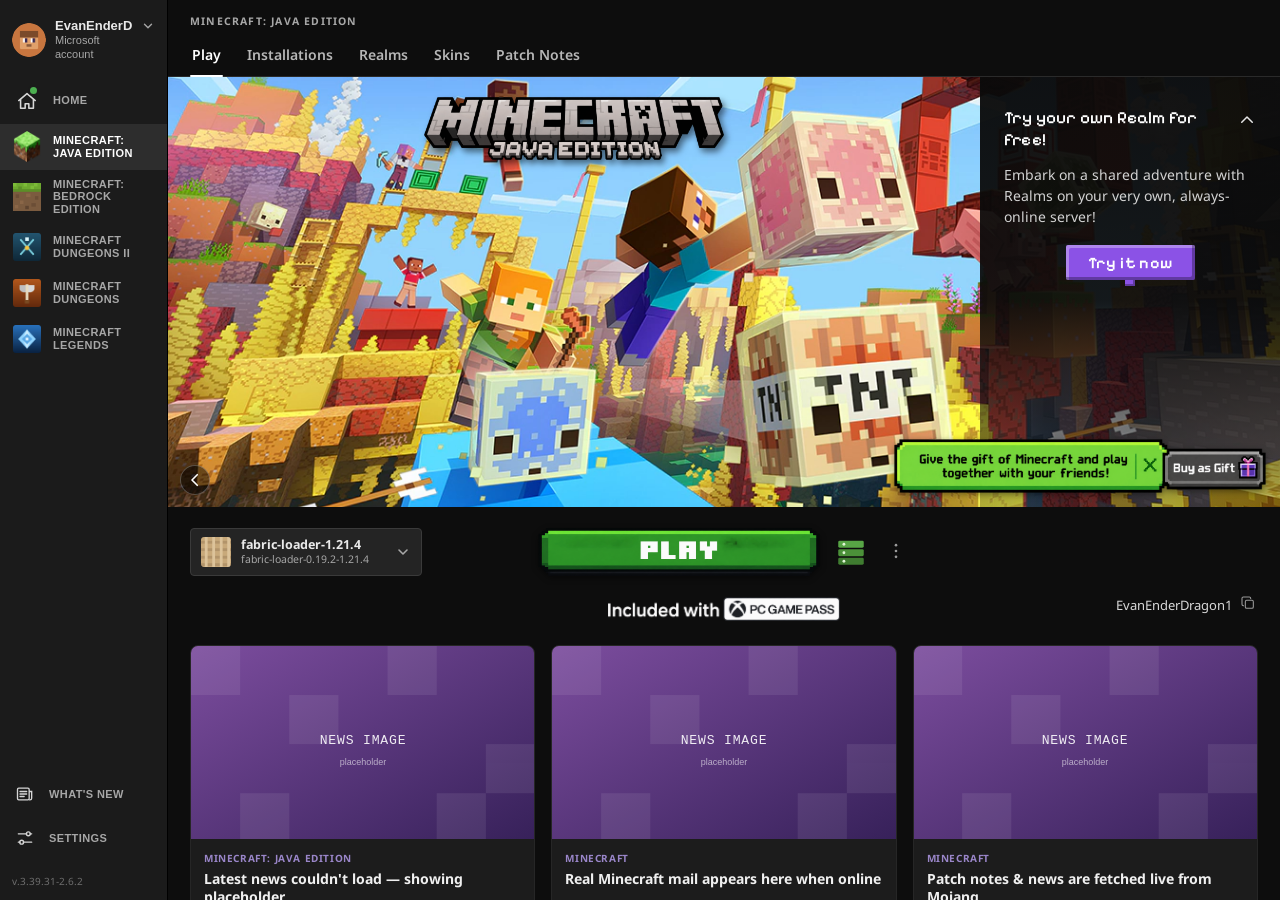
==== index.html @ 694a2955 "Pixel-accuracy pass: real gift/Game Pass/Realm assets, Java icon, self-hosted fonts - Java sidebar i" ====
<!DOCTYPE html>
<html lang="en">
<head>
  <meta charset="UTF-8" />
  <meta name="viewport" content="width=device-width, initial-scale=1.0" />
  <title>Minecraft Launcher</title>
  <link rel="icon" type="image/webp" href="assets/icons/java.webp" />
  <link rel="stylesheet" href="css/fonts.css" />
  <link rel="stylesheet" href="css/launcher.css" />
</head>
<body>
  <div class="launcher" id="launcher">

    <!-- ============ SIDEBAR ============ -->
    <aside class="sidebar">
      <button class="account" type="button" title="Microsoft account">
        <img class="account-avatar" src="assets/icons/avatar.png" alt="" />
        <span class="account-text">
          <span class="account-name">EvanEnderD&#8230;</span>
          <span class="account-sub">Microsoft account</span>
        </span>
        <svg class="chev" viewBox="0 0 16 16" width="14" height="14"><path d="M4 6l4 4 4-4" fill="none" stroke="currentColor" stroke-width="1.6" stroke-linecap="round" stroke-linejoin="round"/></svg>
      </button>

      <nav class="nav" id="primaryNav">
        <button class="nav-item" data-view="home" type="button">
          <span class="nav-ico">
            <svg viewBox="0 0 24 24" width="22" height="22"><path d="M3 11.5L12 4l9 7.5" fill="none" stroke="currentColor" stroke-width="1.7" stroke-linecap="round" stroke-linejoin="round"/><path d="M5 10.5V20h5v-5h4v5h5v-9.5" fill="none" stroke="currentColor" stroke-width="1.7" stroke-linecap="round" stroke-linejoin="round"/></svg>
          </span>
          <span class="nav-label">Home</span>
          <span class="dot"></span>
        </button>

        <button class="nav-item active" data-view="java" type="button">
          <span class="nav-ico"><img class="ico-java" src="assets/icons/java.webp" alt="" /></span>
          <span class="nav-label">Minecraft:<br>Java Edition</span>
        </button>

        <button class="nav-item" data-view="bedrock" type="button">
          <span class="nav-ico"><img src="assets/icons/bedrock.png" alt="" /></span>
          <span class="nav-label">Minecraft:<br>Bedrock Edition</span>
        </button>

        <button class="nav-item" data-view="dungeons2" type="button">
          <span class="nav-ico"><img src="assets/icons/dungeons2.png" alt="" /></span>
          <span class="nav-label">Minecraft<br>Dungeons II</span>
        </button>

        <button class="nav-item" data-view="dungeons" type="button">
          <span class="nav-ico"><img src="assets/icons/dungeons.png" alt="" /></span>
          <span class="nav-label">Minecraft<br>Dungeons</span>
        </button>

        <button class="nav-item" data-view="legends" type="button">
          <span class="nav-ico"><img src="assets/icons/legends.png" alt="" /></span>
          <span class="nav-label">Minecraft<br>Legends</span>
        </button>
      </nav>

      <div class="nav-spacer"></div>

      <nav class="nav nav-bottom">
        <button class="nav-item small" data-view="whatsnew" type="button">
          <span class="nav-ico">
            <svg viewBox="0 0 24 24" width="20" height="20"><rect x="3" y="5" width="14" height="14" rx="1.5" fill="none" stroke="currentColor" stroke-width="1.6"/><path d="M17 9h3v8a2 2 0 0 1-2 2h-1" fill="none" stroke="currentColor" stroke-width="1.6"/><path d="M6 9h8M6 12h8M6 15h5" stroke="currentColor" stroke-width="1.6" stroke-linecap="round"/></svg>
          </span>
          <span class="nav-label">What's New</span>
        </button>
        <button class="nav-item small" data-view="settings" type="button">
          <span class="nav-ico">
            <svg viewBox="0 0 24 24" width="20" height="20"><path d="M4 7h10M18 7h2M4 17h2M10 17h10" stroke="currentColor" stroke-width="1.6" stroke-linecap="round"/><circle cx="16" cy="7" r="2.3" fill="none" stroke="currentColor" stroke-width="1.6"/><circle cx="8" cy="17" r="2.3" fill="none" stroke="currentColor" stroke-width="1.6"/></svg>
          </span>
          <span class="nav-label">Settings</span>
        </button>
      </nav>

      <div class="build-version">v.3.39.31-2.6.2</div>
    </aside>

    <!-- ============ CONTENT ============ -->
    <main class="content">
      <header class="content-head">
        <div class="content-label" id="contentLabel">MINECRAFT: JAVA EDITION</div>
        <nav class="tabs" id="tabs">
          <button class="tab active" data-tab="play" type="button">Play</button>
          <button class="tab" data-tab="installations" type="button">Installations</button>
          <button class="tab" data-tab="realms" type="button">Realms</button>
          <button class="tab" data-tab="skins" type="button">Skins</button>
          <button class="tab" data-tab="patch" type="button">Patch Notes</button>
        </nav>
      </header>

      <div class="scroll-area">

        <!-- ---- PLAY TAB ---- -->
        <section class="tab-panel active" data-panel="play">
          <div class="hero">
            <img class="hero-img" src="assets/hero.webp" alt="Minecraft: Java Edition" />

            <div class="hero-logo-wrap">
              <img class="hero-logo-img" src="assets/ui/minecraft-logo.png" alt="Minecraft Java Edition" />
            </div>

            <button class="hero-arrow" type="button" aria-label="Previous">
              <svg viewBox="0 0 24 24" width="18" height="18"><path d="M15 5l-7 7 7 7" fill="none" stroke="currentColor" stroke-width="2.2" stroke-linecap="round" stroke-linejoin="round"/></svg>
            </button>

            <aside class="realm-promo">
              <div class="rp-head">
                <span>Try your own Realm for free!</span>
                <svg viewBox="0 0 24 24" width="18" height="18"><path d="M5 15l7-7 7 7" fill="none" stroke="currentColor" stroke-width="2" stroke-linecap="round" stroke-linejoin="round"/></svg>
              </div>
              <p>Embark on a shared adventure with Realms on your very own, always-online server!</p>
              <button class="btn-purple" type="button">Try it now</button>
            </aside>

            <div class="gift-ad" id="giftAd">
              <img src="assets/ui/gift.png" alt="Give the gift of Minecraft and play together with your friends! Buy as Gift" />
              <button class="gift-close" type="button" aria-label="Dismiss"></button>
            </div>
          </div>

          <div class="play-bar">
            <button class="version-select" type="button">
              <img class="vs-ico" src="assets/icons/fabric.png" alt="" />
              <span class="vs-text">
                <span class="vs-name">fabric-loader-1.21.4</span>
                <span class="vs-sub">fabric-loader-0.19.2-1.21.4</span>
              </span>
              <svg class="vs-chev" viewBox="0 0 16 16" width="16" height="16"><path d="M4 6l4 4 4-4" fill="none" stroke="currentColor" stroke-width="1.6" stroke-linecap="round" stroke-linejoin="round"/></svg>
            </button>

            <button class="play-btn" id="playBtn" type="button" aria-label="Play">
              <img src="assets/ui/play-button.png" alt="PLAY" />
            </button>

            <div class="server-stack" title="Servers">
              <svg viewBox="0 0 24 24" width="34" height="34"><rect x="3" y="4" width="18" height="5" rx="1" fill="#57a545"/><rect x="3" y="10" width="18" height="5" rx="1" fill="#4b9139"/><rect x="3" y="16" width="18" height="5" rx="1" fill="#3f7c30"/><circle cx="7" cy="6.5" r="1" fill="#dff5d5"/><circle cx="7" cy="12.5" r="1" fill="#dff5d5"/><circle cx="7" cy="18.5" r="1" fill="#dff5d5"/></svg>
            </div>
            <button class="kebab" type="button" title="More options">
              <svg viewBox="0 0 24 24" width="20" height="20"><circle cx="12" cy="5" r="1.6" fill="currentColor"/><circle cx="12" cy="12" r="1.6" fill="currentColor"/><circle cx="12" cy="19" r="1.6" fill="currentColor"/></svg>
            </button>
          </div>

          <div class="play-meta">
            <img class="gamepass-img" src="assets/ui/gamepass.png" alt="Included with PC GAME PASS" />
            <div class="username">EvanEnderDragon1
              <button class="copy-btn" type="button" title="Copy username">
                <svg viewBox="0 0 24 24" width="16" height="16"><rect x="8" y="8" width="12" height="12" rx="2" fill="none" stroke="currentColor" stroke-width="1.6"/><path d="M6 16H5a2 2 0 0 1-2-2V5a2 2 0 0 1 2-2h9a2 2 0 0 1 2 2v1" fill="none" stroke="currentColor" stroke-width="1.6"/></svg>
              </button>
            </div>
          </div>

          <section class="news-row" id="newsRow">
            <div class="news-card skeleton"></div>
            <div class="news-card skeleton"></div>
            <div class="news-card skeleton"></div>
          </section>
        </section>

        <!-- ---- PATCH NOTES TAB ---- -->
        <section class="tab-panel" data-panel="patch">
          <h1 class="panel-title">Patch Notes</h1>
          <div class="patch-list" id="patchList">
            <div class="patch-loading">Loading real patch notes from Minecraft&#8230;</div>
          </div>
        </section>

        <!-- ---- INSTALLATIONS TAB ---- -->
        <section class="tab-panel" data-panel="installations">
          <div class="inst-head">
            <h1 class="panel-title">Installations</h1>
            <button class="btn-green-sm" type="button">+ New installation</button>
          </div>
          <div class="inst-row">
            <img src="assets/icons/fabric.png" class="inst-ico" alt="" />
            <div class="inst-meta"><b>fabric-loader-1.21.4</b><span>fabric-loader-0.19.2-1.21.4</span></div>
            <button class="btn-green-sm play-inline" type="button">Play</button>
          </div>
          <div class="inst-row">
            <img src="assets/icons/grass-block.png" class="inst-ico" alt="" />
            <div class="inst-meta"><b>Latest Release</b><span>1.21.4</span></div>
            <button class="btn-green-sm play-inline" type="button">Play</button>
          </div>
          <div class="inst-row">
            <img src="assets/icons/grass-block.png" class="inst-ico" alt="" />
            <div class="inst-meta"><b>Latest Snapshot</b><span>25w02a</span></div>
            <button class="btn-green-sm play-inline" type="button">Play</button>
          </div>
        </section>

        <!-- ---- REALMS TAB ---- -->
        <section class="tab-panel" data-panel="realms">
          <div class="realms-empty">
            <img src="assets/placeholders/realm.svg" class="realms-art" alt="" />
            <h1 class="panel-title">Realms</h1>
            <p>Your own always-online Minecraft world. Play with up to 10 friends, anytime.</p>
            <button class="btn-purple" type="button">Try it now</button>
          </div>
        </section>

        <!-- ---- SKINS TAB ---- -->
        <section class="tab-panel" data-panel="skins">
          <h1 class="panel-title">Skins</h1>
          <div class="skins-grid">
            <div class="skin-card"><div class="skin-body"></div><span>Steve</span></div>
            <div class="skin-card"><div class="skin-body alex"></div><span>Alex</span></div>
            <div class="skin-card add"><div class="skin-plus">+</div><span>Add skin</span></div>
          </div>
        </section>

      </div>
    </main>
  </div>

  <!-- ============ GAME OVERLAY ============ -->
  <div class="game-overlay" id="gameOverlay" aria-hidden="true">
    <div class="game-topbar">
      <button class="game-back" id="gameBack" type="button">&#8592; Back to Launcher</button>
      <div class="game-title">Minecraft &middot; novix core 26.1.2</div>
      <div class="game-spacer"></div>
    </div>
    <div class="game-frame-wrap">
      <iframe id="gameFrame" class="game-frame" title="Minecraft" allow="fullscreen; gamepad; pointer-lock; autoplay" allowfullscreen></iframe>
    </div>
  </div>

  <script src="js/news.js"></script>
  <script src="js/launcher.js"></script>
</body>
</html>
---- css/fonts.css ----
/* Self-hosted fonts (Google Fonts, OFL) — no external dependency */
@font-face{font-family:'Pixelify Sans';font-style:normal;font-weight:400;font-display:swap;src:url('../assets/fonts/pixelify-400.woff2') format('woff2');}
@font-face{font-family:'Pixelify Sans';font-style:normal;font-weight:500;font-display:swap;src:url('../assets/fonts/pixelify-500.woff2') format('woff2');}
@font-face{font-family:'Pixelify Sans';font-style:normal;font-weight:600;font-display:swap;src:url('../assets/fonts/pixelify-600.woff2') format('woff2');}
@font-face{font-family:'Pixelify Sans';font-style:normal;font-weight:700;font-display:swap;src:url('../assets/fonts/pixelify-700.woff2') format('woff2');}
@font-face{font-family:'Press Start 2P';font-style:normal;font-weight:400;font-display:swap;src:url('../assets/fonts/pressstart-400.woff2') format('woff2');}
@font-face{font-family:'Noto Sans';font-style:normal;font-weight:400;font-display:swap;src:url('../assets/fonts/noto-400.woff2') format('woff2');}
@font-face{font-family:'Noto Sans';font-style:normal;font-weight:500;font-display:swap;src:url('../assets/fonts/noto-500.woff2') format('woff2');}
@font-face{font-family:'Noto Sans';font-style:normal;font-weight:600;font-display:swap;src:url('../assets/fonts/noto-600.woff2') format('woff2');}
@font-face{font-family:'Noto Sans';font-style:normal;font-weight:700;font-display:swap;src:url('../assets/fonts/noto-700.woff2') format('woff2');}
@font-face{font-family:'Noto Sans';font-style:normal;font-weight:800;font-display:swap;src:url('../assets/fonts/noto-800.woff2') format('woff2');}
---- css/launcher.css ----
/* ============================================================
   Minecraft Launcher replica — pixel-matched to the client UI
   ============================================================ */
:root{
  --sidebar-bg:#1b1b1b;
  --sidebar-w:168px;
  --content-bg:#0d0d0d;
  --panel:#1c1c1c;
  --nav-active:#333333;
  --text:#e9e9e9;
  --text-dim:#a7a7a7;
  --text-faint:#6d6d6d;
  --divider:#2a2a2a;
  --green:#59a333;
  --green-top:#6fbf3e;
  --green-bottom:#3f7d24;
  --purple:#8054d6;
  --purple-hi:#9068e6;
}
*{box-sizing:border-box;margin:0;padding:0}
html,body{height:100%}
body{
  font-family:'Noto Sans','Segoe UI',system-ui,sans-serif;
  background:#000;color:var(--text);
  overflow:hidden;-webkit-font-smoothing:antialiased;
}
img{display:block;max-width:100%}

.launcher{display:flex;height:100vh;width:100vw;background:var(--content-bg)}

/* ===================== SIDEBAR ===================== */
.sidebar{
  width:var(--sidebar-w);min-width:var(--sidebar-w);
  background:var(--sidebar-bg);
  display:flex;flex-direction:column;
  padding:8px 0 0;border-right:1px solid #000;
}
.account{
  display:flex;align-items:center;gap:9px;
  background:none;border:none;color:var(--text);cursor:pointer;
  padding:10px 12px 12px;text-align:left;width:100%;
}
.account:hover{background:#242424}
.account-avatar{width:34px;height:34px;border-radius:50%;flex:0 0 34px}
.account-text{display:flex;flex-direction:column;line-height:1.25;overflow:hidden;flex:1}
.account-name{font-size:13px;font-weight:600;white-space:nowrap}
.account-sub{font-size:11px;color:var(--text-dim)}
.chev{color:var(--text-dim);flex:0 0 auto;align-self:flex-start;margin-top:1px}

.nav{display:flex;flex-direction:column;padding:4px 0}
.nav-item{
  position:relative;display:flex;align-items:center;gap:11px;
  background:none;border:none;cursor:pointer;text-align:left;width:100%;
  padding:8px 12px;color:var(--text-dim);
  font-size:11px;font-weight:700;letter-spacing:.4px;text-transform:uppercase;line-height:1.15;
}
.nav-item:hover{background:#262626;color:var(--text)}
.nav-item.active{background:#2d2d2d;color:#fff}
.nav-ico{width:30px;height:30px;flex:0 0 30px;display:flex;align-items:center;justify-content:center;color:#d6d6d6}
.nav-ico img{width:28px;height:28px}
.nav-ico img.ico-java{width:31px;height:31px}
.nav-label{flex:1}
.nav-item .dot{position:absolute;left:30px;top:9px;width:7px;height:7px;border-radius:50%;background:#4caf50;box-shadow:0 0 0 2px var(--sidebar-bg)}
.nav-item.small{padding:7px 12px}
.nav-item.small .nav-ico{width:26px;flex-basis:26px}

.nav-spacer{flex:1}
.nav-bottom{padding-bottom:6px}
.build-version{color:var(--text-faint);font-size:10px;padding:8px 12px 12px}

/* ===================== CONTENT ===================== */
.content{flex:1;display:flex;flex-direction:column;min-width:0;background:var(--content-bg)}
.content-head{padding:14px 22px 0;border-bottom:1px solid var(--divider)}
.content-label{font-size:10.5px;font-weight:700;letter-spacing:1.2px;color:var(--text-dim);text-transform:uppercase}
.tabs{display:flex;gap:22px;margin-top:9px}
.tab{
  background:none;border:none;cursor:pointer;color:#b7b7b7;
  font-size:14px;font-weight:600;padding:8px 2px 12px;position:relative;
  font-family:inherit;
}
.tab:hover{color:#fff}
.tab.active{color:#fff}
.tab.active::after{content:"";position:absolute;left:0;right:0;bottom:-1px;height:2px;background:#fff;border-radius:2px}

.scroll-area{flex:1;overflow-y:auto;overflow-x:hidden}
.scroll-area::-webkit-scrollbar{width:10px}
.scroll-area::-webkit-scrollbar-thumb{background:#3a3a3a;border-radius:6px;border:2px solid var(--content-bg)}
.scroll-area::-webkit-scrollbar-track{background:transparent}

.tab-panel{display:none}
.tab-panel.active{display:block}

/* ===================== HERO ===================== */
.hero{position:relative;width:100%;aspect-ratio:1170/500;max-height:430px;overflow:hidden;background:#0b1622}
.hero-img{width:100%;height:100%;object-fit:cover;object-position:center 42%}
.hero-fade{position:absolute;inset:0;background:linear-gradient(0deg,rgba(0,0,0,.28),transparent 26%)}

.hero-logo-wrap{position:absolute;top:20px;left:0;right:300px;display:flex;justify-content:center;pointer-events:none}
.hero-logo-img{width:300px;max-width:44%;height:auto;filter:drop-shadow(3px 4px 3px rgba(0,0,0,.5))}
.hero-arrow{position:absolute;left:12px;bottom:12px;width:30px;height:30px;border-radius:50%;background:rgba(0,0,0,.5);border:1px solid rgba(255,255,255,.25);color:#fff;cursor:pointer;display:flex;align-items:center;justify-content:center}
.hero-arrow:hover{background:rgba(0,0,0,.7)}

/* Realm promo panel (right) */
.realm-promo{
  position:absolute;top:0;right:0;width:300px;height:100%;
  background:linear-gradient(180deg,rgba(10,10,10,.96) 0%,rgba(10,10,10,.93) 52%,rgba(10,10,10,.62) 76%,rgba(10,10,10,.25) 100%);
  padding:30px 24px 26px;display:flex;flex-direction:column;
}
.rp-head{display:flex;align-items:flex-start;justify-content:space-between;gap:6px;color:#fff;font-family:'Pixelify Sans',sans-serif;font-size:17px;font-weight:500;line-height:1.28;letter-spacing:.2px}
.rp-head svg{color:#e6e6e6;flex:0 0 auto;margin-top:4px}
.realm-promo p{color:#d3d3d3;font-size:14px;line-height:1.5;margin:13px 0 18px}
.btn-purple{
  position:relative;align-self:center;background:#8b52e6;color:#fff;border:none;cursor:pointer;
  font-family:'Pixelify Sans',sans-serif;font-weight:600;font-size:16px;letter-spacing:.4px;
  padding:8px 22px;border-radius:2px;
  box-shadow:inset -3px -3px 0 rgba(0,0,0,.30), inset 3px 3px 0 rgba(255,255,255,.30);
}
.btn-purple::after{content:"";position:absolute;left:50%;bottom:-6px;transform:translateX(-50%);width:10px;height:6px;background:#8b52e6;box-shadow:inset -2px -2px 0 rgba(0,0,0,.30)}
.btn-purple:hover{background:#9a63f0}

/* gift ad (green tooltip + Buy as Gift, real asset) */
.gift-ad{position:absolute;right:14px;bottom:14px;width:372px;max-width:62%;line-height:0;filter:drop-shadow(0 2px 3px rgba(0,0,0,.4))}
.gift-ad img{width:100%;height:auto;display:block}
.gift-close{position:absolute;top:6%;bottom:6%;left:60.5%;width:8%;background:none;border:none;cursor:pointer}

/* ===================== PLAY BAR ===================== */
.play-bar{position:relative;display:flex;align-items:center;justify-content:center;gap:14px;height:90px;background:var(--content-bg)}
.version-select{
  position:absolute;left:22px;top:50%;transform:translateY(-50%);
  display:flex;align-items:center;gap:10px;width:232px;
  background:#242424;border:1px solid #3a3a3a;border-radius:4px;cursor:pointer;
  padding:8px 10px;color:var(--text);text-align:left;font-family:inherit;
}
.version-select:hover{background:#2b2b2b}
.vs-ico{width:30px;height:30px;flex:0 0 30px;border-radius:3px}
.vs-text{display:flex;flex-direction:column;flex:1;overflow:hidden;line-height:1.3}
.vs-name{font-size:12.5px;font-weight:700;white-space:nowrap}
.vs-sub{font-size:10.5px;color:var(--text-dim);white-space:nowrap;overflow:hidden;text-overflow:ellipsis}
.vs-chev{color:var(--text-dim);flex:0 0 auto}

.play-btn{background:none;border:none;padding:0;cursor:pointer;width:282px;height:48px;line-height:0}
.play-btn img{width:100%;height:100%;object-fit:fill;display:block;filter:drop-shadow(0 2px 3px rgba(0,0,0,.45))}
.play-btn:hover img{filter:drop-shadow(0 3px 5px rgba(0,0,0,.55)) brightness(1.05)}
.play-btn:active{transform:translateY(1px)}

.server-stack{cursor:pointer;display:flex;align-items:center}
.kebab{background:none;border:none;color:#9a9a9a;cursor:pointer;padding:4px}
.kebab:hover{color:#fff}

.play-meta{position:relative;text-align:center;padding:0 22px 18px}
.gamepass-img{display:block;margin:0 auto;width:232px;height:auto}
.username{position:absolute;right:22px;top:-4px;display:flex;align-items:center;gap:6px;color:#d8d8d8;font-size:13px}
.copy-btn{background:none;border:none;color:#9a9a9a;cursor:pointer;padding:2px}
.copy-btn:hover{color:#fff}

/* ===================== NEWS ROW ===================== */
.news-row{display:grid;grid-template-columns:repeat(3,1fr);gap:16px;padding:6px 22px 26px}
.news-card{
  background:var(--panel);border-radius:8px;overflow:hidden;cursor:pointer;
  display:flex;flex-direction:column;min-height:150px;border:1px solid #262626;
  transition:transform .12s ease,border-color .12s ease;
}
.news-card:hover{transform:translateY(-3px);border-color:#3a3a3a}
.news-card .nc-img{width:100%;aspect-ratio:16/9;object-fit:cover;background:#2a2a2a}
.news-card .nc-body{padding:12px 13px 15px}
.news-card .nc-cat{font-size:10px;font-weight:700;letter-spacing:.6px;text-transform:uppercase;color:#9a86c9;margin-bottom:5px}
.news-card .nc-title{font-size:14px;font-weight:700;color:#f0f0f0;line-height:1.3}
.news-card.skeleton{background:linear-gradient(100deg,#1a1a1a,#242424,#1a1a1a);background-size:200% 100%;animation:shimmer 1.4s infinite}
@keyframes shimmer{0%{background-position:200% 0}100%{background-position:-200% 0}}

/* ===================== OTHER PANELS ===================== */
.panel-title{font-size:24px;font-weight:800;padding:22px 22px 10px}
.patch-list{padding:0 22px 30px;display:flex;flex-direction:column;gap:14px}
.patch-loading{color:var(--text-dim);padding:20px 22px}
.patch-item{display:flex;gap:16px;background:var(--panel);border:1px solid #262626;border-radius:8px;overflow:hidden;cursor:pointer}
.patch-item:hover{border-color:#3a3a3a}
.patch-item img{width:180px;height:110px;object-fit:cover;flex:0 0 180px;background:#2a2a2a}
.patch-item .pi-body{padding:14px 16px}
.patch-item .pi-type{font-size:10px;font-weight:700;letter-spacing:.6px;text-transform:uppercase;color:#7fb84d}
.patch-item .pi-type.snapshot{color:#d6a13a}
.patch-item .pi-title{font-size:16px;font-weight:700;margin:5px 0 4px}
.patch-item .pi-ver{font-size:12px;color:var(--text-dim)}

.inst-head{display:flex;align-items:center;justify-content:space-between;padding:22px 22px 8px}
.btn-green-sm{background:var(--green);color:#fff;border:none;border-radius:3px;cursor:pointer;font-family:inherit;font-weight:700;font-size:13px;padding:9px 16px;box-shadow:0 2px 0 var(--green-bottom)}
.btn-green-sm:hover{filter:brightness(1.08)}
.inst-row{display:flex;align-items:center;gap:14px;padding:12px 22px;margin:0 14px;border-bottom:1px solid var(--divider)}
.inst-ico{width:40px;height:40px;border-radius:4px}
.inst-meta{flex:1;display:flex;flex-direction:column;line-height:1.35}
.inst-meta span{font-size:12px;color:var(--text-dim)}
.play-inline{opacity:0;transition:opacity .12s}
.inst-row:hover .play-inline{opacity:1}

.realms-empty{max-width:520px;margin:40px auto;text-align:center;padding:0 22px}
.realms-art{width:100%;border-radius:10px;margin-bottom:20px}
.realms-empty p{color:var(--text-dim);font-size:14px;line-height:1.6;margin:6px 0 20px}
.realms-empty .btn-purple{display:inline-block}

.skins-grid{display:grid;grid-template-columns:repeat(auto-fill,minmax(150px,1fr));gap:16px;padding:8px 22px 30px}
.skin-card{background:var(--panel);border:1px solid #262626;border-radius:8px;padding:18px;display:flex;flex-direction:column;align-items:center;gap:12px;cursor:pointer}
.skin-card:hover{border-color:#3a3a3a}
.skin-card span{font-size:13px;font-weight:600}
.skin-body{width:70px;height:120px;background:linear-gradient(#3aa0b8 0 25%,#7c4a2e 25% 55%,#2e58a0 55%);border-radius:4px;image-rendering:pixelated}
.skin-body.alex{background:linear-gradient(#c98b3a 0 25%,#7c4a2e 25% 55%,#5a8f5a 55%)}
.skin-card.add{justify-content:center;color:var(--text-dim)}
.skin-plus{width:70px;height:120px;display:flex;align-items:center;justify-content:center;font-size:40px;color:#555;border:2px dashed #444;border-radius:4px}

.generic-panel{padding:60px 22px;text-align:center;color:var(--text-dim)}
.generic-panel h1{color:#fff;font-size:22px;margin-bottom:10px}

/* ===================== GAME OVERLAY ===================== */
.game-overlay{position:fixed;inset:0;background:#000;z-index:1000;display:none;flex-direction:column}
.game-overlay.open{display:flex}
.game-topbar{display:flex;align-items:center;gap:16px;height:44px;background:#161616;border-bottom:1px solid #000;padding:0 14px;flex:0 0 44px}
.game-back{background:#333;color:#fff;border:none;border-radius:4px;cursor:pointer;font-family:inherit;font-weight:600;font-size:13px;padding:7px 14px}
.game-back:hover{background:#444}
.game-title{color:#cfcfcf;font-size:13px;font-weight:600}
.game-spacer{flex:1}
.game-frame-wrap{flex:1;position:relative;background:#000}
.game-frame{width:100%;height:100%;border:none;background:#000}

/* ===================== RESPONSIVE ===================== */
@media (max-width:900px){
  .hero-logo{right:0}
  .realm-promo{display:none}
  .news-row{grid-template-columns:1fr}
  .gift-tip{display:none}
}
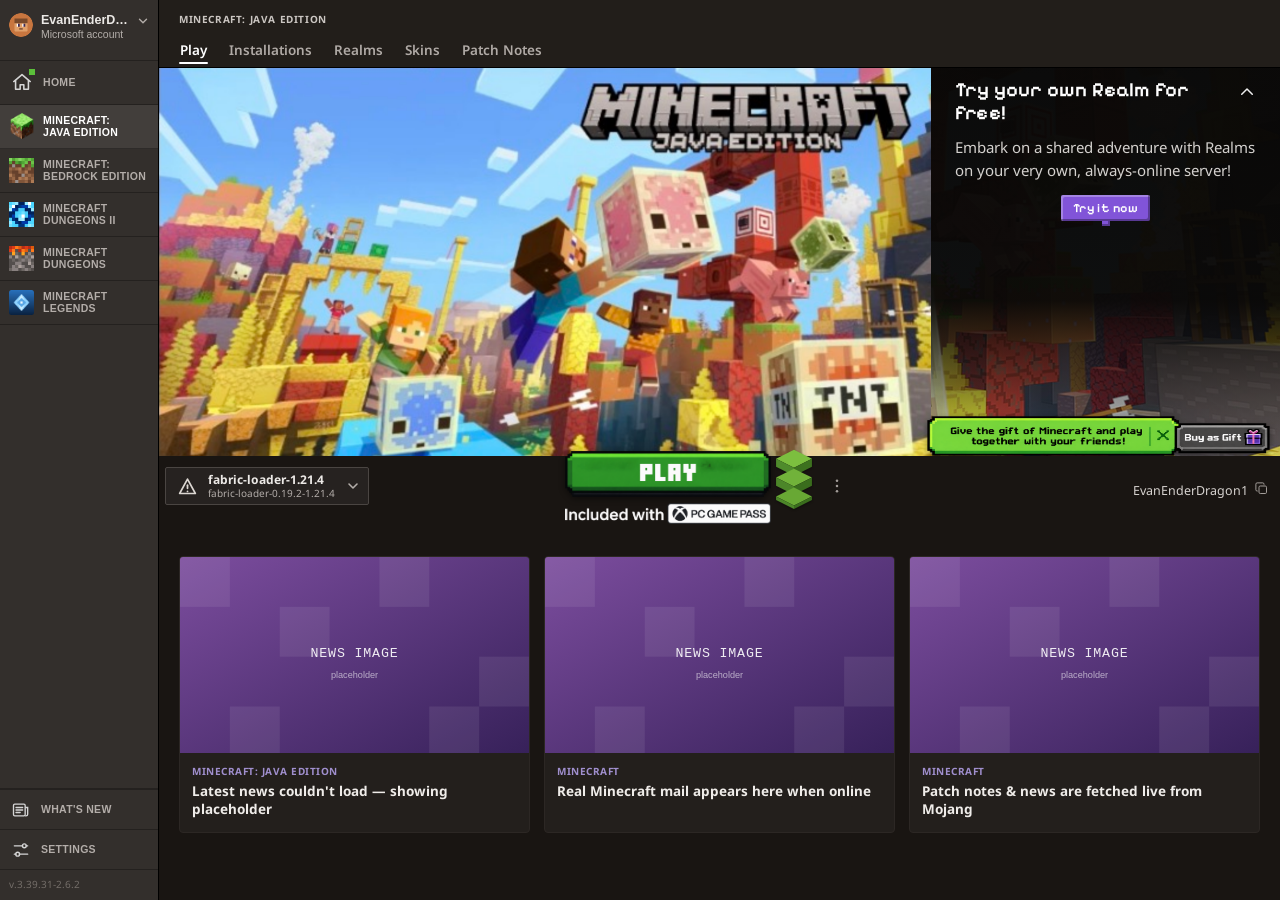
==== commit 9a2de8e6: "Pixel-match pass to the reference screenshot (46-point diff) Rebuilt the launcher to measured target" ====
--- a/index.html
+++ b/index.html
@@ -42,12 +42,12 @@
         </button>
 
         <button class="nav-item" data-view="dungeons2" type="button">
-          <span class="nav-ico"><img src="assets/icons/dungeons2.png" alt="" /></span>
+          <span class="nav-ico"><img src="assets/icons/dungeons2.webp" alt="" /></span>
           <span class="nav-label">Minecraft<br>Dungeons II</span>
         </button>
 
         <button class="nav-item" data-view="dungeons" type="button">
-          <span class="nav-ico"><img src="assets/icons/dungeons.png" alt="" /></span>
+          <span class="nav-ico"><img src="assets/icons/dungeons.webp" alt="" /></span>
           <span class="nav-label">Minecraft<br>Dungeons</span>
         </button>
 
@@ -95,15 +95,10 @@
         <!-- ---- PLAY TAB ---- -->
         <section class="tab-panel active" data-panel="play">
           <div class="hero">
-            <img class="hero-img" src="assets/hero.webp" alt="Minecraft: Java Edition" />
-
-            <div class="hero-logo-wrap">
-              <img class="hero-logo-img" src="assets/ui/minecraft-logo.png" alt="Minecraft Java Edition" />
-            </div>
-
-            <button class="hero-arrow" type="button" aria-label="Previous">
-              <svg viewBox="0 0 24 24" width="18" height="18"><path d="M15 5l-7 7 7 7" fill="none" stroke="currentColor" stroke-width="2.2" stroke-linecap="round" stroke-linejoin="round"/></svg>
-            </button>
+            <div class="hero-clip">
+              <img class="hero-bg" src="assets/hero.webp" alt="" />
+              <img class="hero-art" src="assets/hero-art.png" alt="Minecraft: Java Edition" />
+            </div>
 
             <aside class="realm-promo">
               <div class="rp-head">
@@ -122,7 +117,7 @@
 
           <div class="play-bar">
             <button class="version-select" type="button">
-              <img class="vs-ico" src="assets/icons/fabric.png" alt="" />
+              <span class="vs-ico"><svg viewBox="0 0 24 24" width="21" height="21"><path d="M12 3.5 21 20 H3 Z" fill="none" stroke="#dcd7d2" stroke-width="1.9" stroke-linejoin="round"/><rect x="11" y="9.5" width="2" height="5.5" rx="1" fill="#dcd7d2"/><rect x="11" y="16.6" width="2" height="2" rx="1" fill="#dcd7d2"/></svg></span>
               <span class="vs-text">
                 <span class="vs-name">fabric-loader-1.21.4</span>
                 <span class="vs-sub">fabric-loader-0.19.2-1.21.4</span>
@@ -134,19 +129,22 @@
               <img src="assets/ui/play-button.png" alt="PLAY" />
             </button>
 
-            <div class="server-stack" title="Servers">
-              <svg viewBox="0 0 24 24" width="34" height="34"><rect x="3" y="4" width="18" height="5" rx="1" fill="#57a545"/><rect x="3" y="10" width="18" height="5" rx="1" fill="#4b9139"/><rect x="3" y="16" width="18" height="5" rx="1" fill="#3f7c30"/><circle cx="7" cy="6.5" r="1" fill="#dff5d5"/><circle cx="7" cy="12.5" r="1" fill="#dff5d5"/><circle cx="7" cy="18.5" r="1" fill="#dff5d5"/></svg>
+            <div class="server-stack" title="Open installations folder">
+              <svg viewBox="0 0 44 68" width="40" height="61">
+                <g><polygon points="22,2 42,12 22,22 2,12" fill="#7cbf3f"/><polygon points="2,12 22,22 22,31 2,21" fill="#4f8b2c"/><polygon points="42,12 22,22 22,31 42,21" fill="#3d711f"/></g>
+                <g transform="translate(0,21)"><polygon points="22,2 42,12 22,22 2,12" fill="#71b23a"/><polygon points="2,12 22,22 22,31 2,21" fill="#4c8629"/><polygon points="42,12 22,22 22,31 42,21" fill="#3a6d1d"/></g>
+                <g transform="translate(0,42)"><polygon points="22,2 42,12 22,22 2,12" fill="#68a834"/><polygon points="2,12 22,22 22,26 2,16" fill="#4c8629"/><polygon points="42,12 22,22 22,26 42,16" fill="#3a6d1d"/></g>
+              </svg>
             </div>
             <button class="kebab" type="button" title="More options">
-              <svg viewBox="0 0 24 24" width="20" height="20"><circle cx="12" cy="5" r="1.6" fill="currentColor"/><circle cx="12" cy="12" r="1.6" fill="currentColor"/><circle cx="12" cy="19" r="1.6" fill="currentColor"/></svg>
+              <svg viewBox="0 0 24 24" width="18" height="18"><circle cx="12" cy="5" r="1.7" fill="currentColor"/><circle cx="12" cy="12" r="1.7" fill="currentColor"/><circle cx="12" cy="19" r="1.7" fill="currentColor"/></svg>
             </button>
-          </div>
-
-          <div class="play-meta">
+
             <img class="gamepass-img" src="assets/ui/gamepass.png" alt="Included with PC GAME PASS" />
+
             <div class="username">EvanEnderDragon1
               <button class="copy-btn" type="button" title="Copy username">
-                <svg viewBox="0 0 24 24" width="16" height="16"><rect x="8" y="8" width="12" height="12" rx="2" fill="none" stroke="currentColor" stroke-width="1.6"/><path d="M6 16H5a2 2 0 0 1-2-2V5a2 2 0 0 1 2-2h9a2 2 0 0 1 2 2v1" fill="none" stroke="currentColor" stroke-width="1.6"/></svg>
+                <svg viewBox="0 0 24 24" width="15" height="15"><rect x="8" y="8" width="12" height="12" rx="2" fill="none" stroke="currentColor" stroke-width="1.6"/><path d="M6 16H5a2 2 0 0 1-2-2V5a2 2 0 0 1 2-2h9a2 2 0 0 1 2 2v1" fill="none" stroke="currentColor" stroke-width="1.6"/></svg>
               </button>
             </div>
           </div>
--- a/css/launcher.css
+++ b/css/launcher.css
@@ -1,228 +1,214 @@
 /* ============================================================
-   Minecraft Launcher replica — pixel-matched to the client UI
+   Minecraft Launcher replica — measured pixel-match @1160x647
    ============================================================ */
 :root{
-  --sidebar-bg:#1b1b1b;
-  --sidebar-w:168px;
-  --content-bg:#0d0d0d;
-  --panel:#1c1c1c;
-  --nav-active:#333333;
-  --text:#e9e9e9;
-  --text-dim:#a7a7a7;
-  --text-faint:#6d6d6d;
-  --divider:#2a2a2a;
+  --sidebar-bg:#332f2c;
+  --sidebar-w:159px;
+  --content-bg:#191512;
+  --head-bg:#221e1a;
+  --panel:#231f1c;
+  --nav-active:#423e3b;
+  --divider:rgba(0,0,0,.30);
+  --text:#ece9e6;
+  --text-dim:#b3ada9;
+  --text-faint:#736d68;
   --green:#59a333;
-  --green-top:#6fbf3e;
-  --green-bottom:#3f7d24;
-  --purple:#8054d6;
-  --purple-hi:#9068e6;
+  --purple:#7d4ed6;
 }
 *{box-sizing:border-box;margin:0;padding:0}
 html,body{height:100%}
 body{
   font-family:'Noto Sans','Segoe UI',system-ui,sans-serif;
-  background:#000;color:var(--text);
-  overflow:hidden;-webkit-font-smoothing:antialiased;
+  background:#000;color:var(--text);overflow:hidden;-webkit-font-smoothing:antialiased;
 }
 img{display:block;max-width:100%}
-
 .launcher{display:flex;height:100vh;width:100vw;background:var(--content-bg)}
 
 /* ===================== SIDEBAR ===================== */
 .sidebar{
   width:var(--sidebar-w);min-width:var(--sidebar-w);
-  background:var(--sidebar-bg);
-  display:flex;flex-direction:column;
-  padding:8px 0 0;border-right:1px solid #000;
+  background:var(--sidebar-bg);display:flex;flex-direction:column;
+  padding:0;border-right:1px solid #000;
 }
 .account{
-  display:flex;align-items:center;gap:9px;
-  background:none;border:none;color:var(--text);cursor:pointer;
-  padding:10px 12px 12px;text-align:left;width:100%;
-}
-.account:hover{background:#242424}
-.account-avatar{width:34px;height:34px;border-radius:50%;flex:0 0 34px}
-.account-text{display:flex;flex-direction:column;line-height:1.25;overflow:hidden;flex:1}
-.account-name{font-size:13px;font-weight:600;white-space:nowrap}
-.account-sub{font-size:11px;color:var(--text-dim)}
-.chev{color:var(--text-dim);flex:0 0 auto;align-self:flex-start;margin-top:1px}
-
-.nav{display:flex;flex-direction:column;padding:4px 0}
+  display:flex;align-items:flex-start;gap:8px;background:none;border:none;color:var(--text);
+  cursor:pointer;padding:12px 8px 18px 9px;text-align:left;width:100%;
+  border-bottom:1px solid var(--divider);
+}
+.account:hover{background:#3b3734}
+.account-avatar{width:24px;height:24px;border-radius:50%;flex:0 0 24px;margin-top:1px}
+.account-text{display:flex;flex-direction:column;line-height:1.3;overflow:hidden;flex:1}
+.account-name{font-size:12.5px;font-weight:600;white-space:nowrap}
+.account-sub{font-size:10.5px;color:var(--text-dim)}
+.chev{color:var(--text-dim);flex:0 0 auto;align-self:flex-start;margin-top:2px}
+
+.nav{display:flex;flex-direction:column}
 .nav-item{
-  position:relative;display:flex;align-items:center;gap:11px;
-  background:none;border:none;cursor:pointer;text-align:left;width:100%;
-  padding:8px 12px;color:var(--text-dim);
-  font-size:11px;font-weight:700;letter-spacing:.4px;text-transform:uppercase;line-height:1.15;
-}
-.nav-item:hover{background:#262626;color:var(--text)}
-.nav-item.active{background:#2d2d2d;color:#fff}
-.nav-ico{width:30px;height:30px;flex:0 0 30px;display:flex;align-items:center;justify-content:center;color:#d6d6d6}
-.nav-ico img{width:28px;height:28px}
-.nav-ico img.ico-java{width:31px;height:31px}
+  position:relative;display:flex;align-items:center;gap:8px;background:none;border:none;cursor:pointer;
+  text-align:left;width:100%;padding:6px 8px;min-height:44px;color:var(--text-dim);
+  font-size:10.5px;font-weight:700;letter-spacing:.3px;text-transform:uppercase;line-height:1.15;
+  border-bottom:1px solid var(--divider);
+}
+.nav-item:hover{background:#3b3734;color:var(--text)}
+.nav-item.active{background:var(--nav-active);color:#fff}
+.nav-ico{width:27px;height:27px;flex:0 0 27px;display:flex;align-items:center;justify-content:center;color:#d6d6d6}
+.nav-ico img{width:25px;height:25px;object-fit:contain}
+.nav-ico img.ico-java{width:26px;height:26px}
 .nav-label{flex:1}
-.nav-item .dot{position:absolute;left:30px;top:9px;width:7px;height:7px;border-radius:50%;background:#4caf50;box-shadow:0 0 0 2px var(--sidebar-bg)}
-.nav-item.small{padding:7px 12px}
-.nav-item.small .nav-ico{width:26px;flex-basis:26px}
-
-.nav-spacer{flex:1}
-.nav-bottom{padding-bottom:6px}
-.build-version{color:var(--text-faint);font-size:10px;padding:8px 12px 12px}
+.nav-item .dot{position:absolute;left:29px;top:8px;width:6px;height:6px;background:#5bbf3a;box-shadow:0 0 0 1.5px var(--sidebar-bg)}
+.nav-item.small{min-height:40px}
+.nav-item.small .nav-ico{width:25px;flex-basis:25px}
+
+.nav-spacer{flex:1;border-bottom:1px solid var(--divider)}
+.nav-bottom .nav-item:first-child{border-top:1px solid var(--divider)}
+.build-version{color:var(--text-faint);font-size:10px;padding:7px 9px 9px}
 
 /* ===================== CONTENT ===================== */
 .content{flex:1;display:flex;flex-direction:column;min-width:0;background:var(--content-bg)}
-.content-head{padding:14px 22px 0;border-bottom:1px solid var(--divider)}
-.content-label{font-size:10.5px;font-weight:700;letter-spacing:1.2px;color:var(--text-dim);text-transform:uppercase}
-.tabs{display:flex;gap:22px;margin-top:9px}
-.tab{
-  background:none;border:none;cursor:pointer;color:#b7b7b7;
-  font-size:14px;font-weight:600;padding:8px 2px 12px;position:relative;
-  font-family:inherit;
-}
+.content-head{height:68px;padding:12px 20px 0;background:var(--head-bg);border-bottom:1px solid #000}
+.content-label{font-size:10px;font-weight:700;letter-spacing:.6px;color:#cbc6c2;text-transform:uppercase}
+.tabs{display:flex;gap:20px;margin-top:9px}
+.tab{background:none;border:none;cursor:pointer;color:#b0aaa6;font-size:13.5px;font-weight:600;padding:6px 1px 8px;position:relative;font-family:inherit}
 .tab:hover{color:#fff}
 .tab.active{color:#fff}
-.tab.active::after{content:"";position:absolute;left:0;right:0;bottom:-1px;height:2px;background:#fff;border-radius:2px}
+.tab.active::after{content:"";position:absolute;left:0;right:0;bottom:3px;height:2px;background:#fff;border-radius:1px}
 
 .scroll-area{flex:1;overflow-y:auto;overflow-x:hidden}
-.scroll-area::-webkit-scrollbar{width:10px}
-.scroll-area::-webkit-scrollbar-thumb{background:#3a3a3a;border-radius:6px;border:2px solid var(--content-bg)}
+.scroll-area::-webkit-scrollbar{width:9px}
+.scroll-area::-webkit-scrollbar-thumb{background:#41403c;border-radius:5px;border:2px solid var(--content-bg)}
 .scroll-area::-webkit-scrollbar-track{background:transparent}
-
 .tab-panel{display:none}
 .tab-panel.active{display:block}
 
 /* ===================== HERO ===================== */
-.hero{position:relative;width:100%;aspect-ratio:1170/500;max-height:430px;overflow:hidden;background:#0b1622}
-.hero-img{width:100%;height:100%;object-fit:cover;object-position:center 42%}
-.hero-fade{position:absolute;inset:0;background:linear-gradient(0deg,rgba(0,0,0,.28),transparent 26%)}
-
-.hero-logo-wrap{position:absolute;top:20px;left:0;right:300px;display:flex;justify-content:center;pointer-events:none}
-.hero-logo-img{width:300px;max-width:44%;height:auto;filter:drop-shadow(3px 4px 3px rgba(0,0,0,.5))}
-.hero-arrow{position:absolute;left:12px;bottom:12px;width:30px;height:30px;border-radius:50%;background:rgba(0,0,0,.5);border:1px solid rgba(255,255,255,.25);color:#fff;cursor:pointer;display:flex;align-items:center;justify-content:center}
-.hero-arrow:hover{background:rgba(0,0,0,.7)}
-
-/* Realm promo panel (right) */
+.hero{position:relative;width:100%;height:388px;overflow:hidden;background:#0b1622}
+.hero-clip{position:absolute;inset:0;overflow:hidden}
+.hero-bg{position:absolute;inset:0;width:100%;height:100%;object-fit:cover;object-position:center 30%}
+.hero-art{position:absolute;left:0;top:0;width:calc(100% - 349px);height:100%;object-fit:cover;object-position:left top}
+
+/* Realm promo (right column) */
 .realm-promo{
-  position:absolute;top:0;right:0;width:300px;height:100%;
-  background:linear-gradient(180deg,rgba(10,10,10,.96) 0%,rgba(10,10,10,.93) 52%,rgba(10,10,10,.62) 76%,rgba(10,10,10,.25) 100%);
-  padding:30px 24px 26px;display:flex;flex-direction:column;
-}
-.rp-head{display:flex;align-items:flex-start;justify-content:space-between;gap:6px;color:#fff;font-family:'Pixelify Sans',sans-serif;font-size:17px;font-weight:500;line-height:1.28;letter-spacing:.2px}
-.rp-head svg{color:#e6e6e6;flex:0 0 auto;margin-top:4px}
-.realm-promo p{color:#d3d3d3;font-size:14px;line-height:1.5;margin:13px 0 18px}
+  position:absolute;top:0;right:0;width:349px;height:100%;
+  background:linear-gradient(180deg,rgba(9,8,7,.985) 0%,rgba(9,8,7,.965) 60%,rgba(9,8,7,.55) 80%,rgba(9,8,7,.12) 100%);
+  padding:11px 24px;display:flex;flex-direction:column;
+}
+.rp-head{display:flex;align-items:flex-start;justify-content:space-between;gap:6px;color:#fff;
+  font-family:'Pixelify Sans',sans-serif;font-size:20px;font-weight:600;line-height:1.16;letter-spacing:.2px}
+.rp-head svg{color:#efefef;flex:0 0 auto;margin-top:4px}
+.realm-promo p{color:#d4d1ce;font-size:15px;line-height:1.5;margin:11px 0 14px}
 .btn-purple{
-  position:relative;align-self:center;background:#8b52e6;color:#fff;border:none;cursor:pointer;
-  font-family:'Pixelify Sans',sans-serif;font-weight:600;font-size:16px;letter-spacing:.4px;
-  padding:8px 22px;border-radius:2px;
-  box-shadow:inset -3px -3px 0 rgba(0,0,0,.30), inset 3px 3px 0 rgba(255,255,255,.30);
-}
-.btn-purple::after{content:"";position:absolute;left:50%;bottom:-6px;transform:translateX(-50%);width:10px;height:6px;background:#8b52e6;box-shadow:inset -2px -2px 0 rgba(0,0,0,.30)}
-.btn-purple:hover{background:#9a63f0}
-
-/* gift ad (green tooltip + Buy as Gift, real asset) */
-.gift-ad{position:absolute;right:14px;bottom:14px;width:372px;max-width:62%;line-height:0;filter:drop-shadow(0 2px 3px rgba(0,0,0,.4))}
-.gift-ad img{width:100%;height:auto;display:block}
+  position:relative;align-self:center;background:#8154d8;color:#fff;border:none;cursor:pointer;
+  font-family:'Pixelify Sans',sans-serif;font-weight:600;font-size:12.5px;letter-spacing:.3px;
+  padding:5px 12px;border-radius:2px;
+  box-shadow:inset -2px -2px 0 rgba(0,0,0,.32), inset 2px 2px 0 rgba(255,255,255,.28);
+}
+.btn-purple::after{content:"";position:absolute;left:50%;bottom:-5px;transform:translateX(-50%);width:8px;height:5px;background:#8154d8;box-shadow:inset -2px -2px 0 rgba(0,0,0,.32)}
+.btn-purple:hover{background:#9163e6}
+
+/* gift ad (real asset) */
+.gift-ad{position:absolute;right:10px;bottom:0;width:343px;height:40px;line-height:0;filter:drop-shadow(0 2px 3px rgba(0,0,0,.4))}
+.gift-ad img{width:100%;height:100%;object-fit:fill;display:block}
 .gift-close{position:absolute;top:6%;bottom:6%;left:60.5%;width:8%;background:none;border:none;cursor:pointer}
 
-/* ===================== PLAY BAR ===================== */
-.play-bar{position:relative;display:flex;align-items:center;justify-content:center;gap:14px;height:90px;background:var(--content-bg)}
+/* ===================== CONTROL BAR ===================== */
+.play-bar{position:relative;height:94px;background:var(--content-bg)}
+
 .version-select{
-  position:absolute;left:22px;top:50%;transform:translateY(-50%);
-  display:flex;align-items:center;gap:10px;width:232px;
-  background:#242424;border:1px solid #3a3a3a;border-radius:4px;cursor:pointer;
-  padding:8px 10px;color:var(--text);text-align:left;font-family:inherit;
-}
-.version-select:hover{background:#2b2b2b}
-.vs-ico{width:30px;height:30px;flex:0 0 30px;border-radius:3px}
-.vs-text{display:flex;flex-direction:column;flex:1;overflow:hidden;line-height:1.3}
-.vs-name{font-size:12.5px;font-weight:700;white-space:nowrap}
-.vs-sub{font-size:10.5px;color:var(--text-dim);white-space:nowrap;overflow:hidden;text-overflow:ellipsis}
+  position:absolute;left:6px;top:11px;width:204px;height:38px;display:flex;align-items:center;gap:7px;
+  background:#262220;border:1px solid #4a4542;border-radius:2px;cursor:pointer;padding:3px 7px;
+  color:var(--text);text-align:left;font-family:inherit;
+}
+.version-select:hover{background:#2d2825}
+.vs-ico{width:28px;height:28px;flex:0 0 28px;display:flex;align-items:center;justify-content:center}
+.vs-ico img{width:26px;height:26px;image-rendering:auto}
+.vs-text{display:flex;flex-direction:column;flex:1;overflow:hidden;line-height:1.28}
+.vs-name{font-size:12px;font-weight:700;white-space:nowrap}
+.vs-sub{font-size:10px;color:var(--text-dim);white-space:nowrap;overflow:hidden;text-overflow:ellipsis}
 .vs-chev{color:var(--text-dim);flex:0 0 auto}
 
-.play-btn{background:none;border:none;padding:0;cursor:pointer;width:282px;height:48px;line-height:0}
+.play-btn{position:absolute;left:calc(50% - 52px);top:-5px;transform:translateX(-50%);
+  width:206px;height:46px;background:none;border:none;padding:0;cursor:pointer;line-height:0}
 .play-btn img{width:100%;height:100%;object-fit:fill;display:block;filter:drop-shadow(0 2px 3px rgba(0,0,0,.45))}
 .play-btn:hover img{filter:drop-shadow(0 3px 5px rgba(0,0,0,.55)) brightness(1.05)}
-.play-btn:active{transform:translateY(1px)}
-
-.server-stack{cursor:pointer;display:flex;align-items:center}
-.kebab{background:none;border:none;color:#9a9a9a;cursor:pointer;padding:4px}
+.play-btn:active{transform:translateX(-50%) translateY(1px)}
+
+.server-stack{position:absolute;left:calc(50% + 54px);top:-9px;height:63px;display:flex;align-items:center;cursor:pointer}
+.server-stack svg{height:61px;width:auto;filter:drop-shadow(0 1px 1px rgba(0,0,0,.4))}
+.kebab{position:absolute;left:calc(50% + 105px);top:18px;background:none;border:none;color:#a29c98;cursor:pointer;padding:3px}
 .kebab:hover{color:#fff}
 
-.play-meta{position:relative;text-align:center;padding:0 22px 18px}
-.gamepass-img{display:block;margin:0 auto;width:232px;height:auto}
-.username{position:absolute;right:22px;top:-4px;display:flex;align-items:center;gap:6px;color:#d8d8d8;font-size:13px}
-.copy-btn{background:none;border:none;color:#9a9a9a;cursor:pointer;padding:2px}
+.gamepass-img{position:absolute;left:calc(50% - 52px);top:47px;transform:translateX(-50%);width:206px;height:auto}
+
+.username{position:absolute;right:10px;top:24px;display:flex;align-items:center;gap:5px;color:#d6d2cf;font-size:12.5px}
+.copy-btn{background:none;border:none;color:#a29c98;cursor:pointer;padding:1px}
 .copy-btn:hover{color:#fff}
 
 /* ===================== NEWS ROW ===================== */
-.news-row{display:grid;grid-template-columns:repeat(3,1fr);gap:16px;padding:6px 22px 26px}
-.news-card{
-  background:var(--panel);border-radius:8px;overflow:hidden;cursor:pointer;
-  display:flex;flex-direction:column;min-height:150px;border:1px solid #262626;
-  transition:transform .12s ease,border-color .12s ease;
-}
-.news-card:hover{transform:translateY(-3px);border-color:#3a3a3a}
-.news-card .nc-img{width:100%;aspect-ratio:16/9;object-fit:cover;background:#2a2a2a}
-.news-card .nc-body{padding:12px 13px 15px}
-.news-card .nc-cat{font-size:10px;font-weight:700;letter-spacing:.6px;text-transform:uppercase;color:#9a86c9;margin-bottom:5px}
-.news-card .nc-title{font-size:14px;font-weight:700;color:#f0f0f0;line-height:1.3}
-.news-card.skeleton{background:linear-gradient(100deg,#1a1a1a,#242424,#1a1a1a);background-size:200% 100%;animation:shimmer 1.4s infinite}
+.news-row{display:grid;grid-template-columns:repeat(3,1fr);gap:14px;padding:6px 20px 24px}
+.news-card{background:var(--panel);border-radius:4px;overflow:hidden;cursor:pointer;display:flex;flex-direction:column;
+  min-height:150px;border:1px solid #2c2724;transition:transform .12s ease,border-color .12s ease}
+.news-card:hover{transform:translateY(-2px);border-color:#403a36}
+.news-card .nc-img{width:100%;aspect-ratio:16/9;object-fit:cover;background:#2a2624}
+.news-card .nc-body{padding:11px 12px 14px}
+.news-card .nc-cat{font-size:10px;font-weight:700;letter-spacing:.5px;text-transform:uppercase;color:#a08fce;margin-bottom:5px}
+.news-card .nc-title{font-size:13.5px;font-weight:700;color:#efece9;line-height:1.3}
+.news-card.skeleton{background:linear-gradient(100deg,#201c19,#2a2521,#201c19);background-size:200% 100%;animation:shimmer 1.4s infinite}
 @keyframes shimmer{0%{background-position:200% 0}100%{background-position:-200% 0}}
 
 /* ===================== OTHER PANELS ===================== */
-.panel-title{font-size:24px;font-weight:800;padding:22px 22px 10px}
-.patch-list{padding:0 22px 30px;display:flex;flex-direction:column;gap:14px}
-.patch-loading{color:var(--text-dim);padding:20px 22px}
-.patch-item{display:flex;gap:16px;background:var(--panel);border:1px solid #262626;border-radius:8px;overflow:hidden;cursor:pointer}
-.patch-item:hover{border-color:#3a3a3a}
-.patch-item img{width:180px;height:110px;object-fit:cover;flex:0 0 180px;background:#2a2a2a}
-.patch-item .pi-body{padding:14px 16px}
-.patch-item .pi-type{font-size:10px;font-weight:700;letter-spacing:.6px;text-transform:uppercase;color:#7fb84d}
+.panel-title{font-size:22px;font-weight:800;padding:20px 20px 10px}
+.patch-list{padding:0 20px 28px;display:flex;flex-direction:column;gap:12px}
+.patch-loading{color:var(--text-dim);padding:18px 20px}
+.patch-item{display:flex;gap:14px;background:var(--panel);border:1px solid #2c2724;border-radius:6px;overflow:hidden;cursor:pointer}
+.patch-item:hover{border-color:#403a36}
+.patch-item img{width:170px;height:104px;object-fit:cover;flex:0 0 170px;background:#2a2624}
+.patch-item .pi-body{padding:12px 15px}
+.patch-item .pi-type{font-size:10px;font-weight:700;letter-spacing:.5px;text-transform:uppercase;color:#7fb84d}
 .patch-item .pi-type.snapshot{color:#d6a13a}
-.patch-item .pi-title{font-size:16px;font-weight:700;margin:5px 0 4px}
+.patch-item .pi-title{font-size:15px;font-weight:700;margin:5px 0 4px}
 .patch-item .pi-ver{font-size:12px;color:var(--text-dim)}
 
-.inst-head{display:flex;align-items:center;justify-content:space-between;padding:22px 22px 8px}
-.btn-green-sm{background:var(--green);color:#fff;border:none;border-radius:3px;cursor:pointer;font-family:inherit;font-weight:700;font-size:13px;padding:9px 16px;box-shadow:0 2px 0 var(--green-bottom)}
+.inst-head{display:flex;align-items:center;justify-content:space-between;padding:20px 20px 8px}
+.btn-green-sm{background:var(--green);color:#fff;border:none;border-radius:3px;cursor:pointer;font-family:inherit;font-weight:700;font-size:13px;padding:8px 15px;box-shadow:0 2px 0 #3f7d24}
 .btn-green-sm:hover{filter:brightness(1.08)}
-.inst-row{display:flex;align-items:center;gap:14px;padding:12px 22px;margin:0 14px;border-bottom:1px solid var(--divider)}
-.inst-ico{width:40px;height:40px;border-radius:4px}
+.inst-row{display:flex;align-items:center;gap:13px;padding:11px 20px;margin:0 12px;border-bottom:1px solid var(--divider)}
+.inst-ico{width:38px;height:38px;border-radius:4px;object-fit:contain}
 .inst-meta{flex:1;display:flex;flex-direction:column;line-height:1.35}
 .inst-meta span{font-size:12px;color:var(--text-dim)}
 .play-inline{opacity:0;transition:opacity .12s}
 .inst-row:hover .play-inline{opacity:1}
 
-.realms-empty{max-width:520px;margin:40px auto;text-align:center;padding:0 22px}
-.realms-art{width:100%;border-radius:10px;margin-bottom:20px}
-.realms-empty p{color:var(--text-dim);font-size:14px;line-height:1.6;margin:6px 0 20px}
+.realms-empty{max-width:520px;margin:36px auto;text-align:center;padding:0 20px}
+.realms-art{width:100%;border-radius:8px;margin-bottom:18px}
+.realms-empty p{color:var(--text-dim);font-size:14px;line-height:1.6;margin:6px 0 18px}
 .realms-empty .btn-purple{display:inline-block}
 
-.skins-grid{display:grid;grid-template-columns:repeat(auto-fill,minmax(150px,1fr));gap:16px;padding:8px 22px 30px}
-.skin-card{background:var(--panel);border:1px solid #262626;border-radius:8px;padding:18px;display:flex;flex-direction:column;align-items:center;gap:12px;cursor:pointer}
-.skin-card:hover{border-color:#3a3a3a}
+.skins-grid{display:grid;grid-template-columns:repeat(auto-fill,minmax(150px,1fr));gap:16px;padding:8px 20px 28px}
+.skin-card{background:var(--panel);border:1px solid #2c2724;border-radius:6px;padding:18px;display:flex;flex-direction:column;align-items:center;gap:12px;cursor:pointer}
+.skin-card:hover{border-color:#403a36}
 .skin-card span{font-size:13px;font-weight:600}
-.skin-body{width:70px;height:120px;background:linear-gradient(#3aa0b8 0 25%,#7c4a2e 25% 55%,#2e58a0 55%);border-radius:4px;image-rendering:pixelated}
+.skin-body{width:70px;height:120px;background:linear-gradient(#3aa0b8 0 25%,#7c4a2e 25% 55%,#2e58a0 55%);border-radius:4px}
 .skin-body.alex{background:linear-gradient(#c98b3a 0 25%,#7c4a2e 25% 55%,#5a8f5a 55%)}
 .skin-card.add{justify-content:center;color:var(--text-dim)}
 .skin-plus{width:70px;height:120px;display:flex;align-items:center;justify-content:center;font-size:40px;color:#555;border:2px dashed #444;border-radius:4px}
 
-.generic-panel{padding:60px 22px;text-align:center;color:var(--text-dim)}
-.generic-panel h1{color:#fff;font-size:22px;margin-bottom:10px}
+.generic-panel{padding:56px 20px;text-align:center;color:var(--text-dim)}
+.generic-panel h1{color:#fff;font-size:21px;margin-bottom:10px}
 
 /* ===================== GAME OVERLAY ===================== */
 .game-overlay{position:fixed;inset:0;background:#000;z-index:1000;display:none;flex-direction:column}
 .game-overlay.open{display:flex}
-.game-topbar{display:flex;align-items:center;gap:16px;height:44px;background:#161616;border-bottom:1px solid #000;padding:0 14px;flex:0 0 44px}
-.game-back{background:#333;color:#fff;border:none;border-radius:4px;cursor:pointer;font-family:inherit;font-weight:600;font-size:13px;padding:7px 14px}
-.game-back:hover{background:#444}
-.game-title{color:#cfcfcf;font-size:13px;font-weight:600}
+.game-topbar{display:flex;align-items:center;gap:16px;height:44px;background:#161311;border-bottom:1px solid #000;padding:0 14px;flex:0 0 44px}
+.game-back{background:#3a3532;color:#fff;border:none;border-radius:4px;cursor:pointer;font-family:inherit;font-weight:600;font-size:13px;padding:7px 14px}
+.game-back:hover{background:#48423e}
+.game-title{color:#cfcac6;font-size:13px;font-weight:600}
 .game-spacer{flex:1}
 .game-frame-wrap{flex:1;position:relative;background:#000}
 .game-frame{width:100%;height:100%;border:none;background:#000}
 
-/* ===================== RESPONSIVE ===================== */
 @media (max-width:900px){
-  .hero-logo{right:0}
+  .hero-logo-wrap{left:50%}
   .realm-promo{display:none}
   .news-row{grid-template-columns:1fr}
-  .gift-tip{display:none}
-}
+  .gift-ad{display:none}
+}
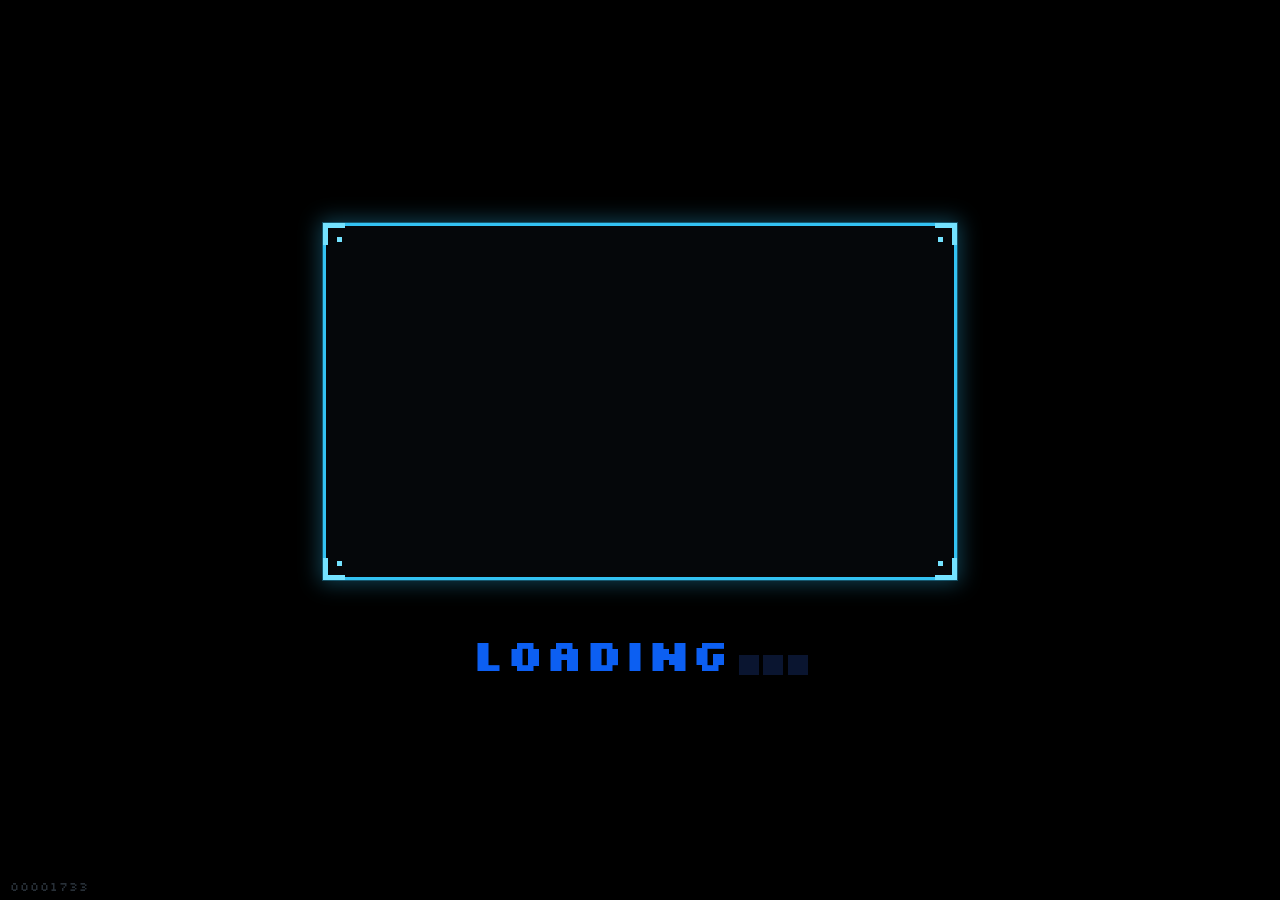
==== commit 44d0980a: "Add Dungeons/Legends pages and rotating boot loading screen Dungeons & Legends install pages (pixel-" ====
--- a/index.html
+++ b/index.html
@@ -9,6 +9,19 @@
   <link rel="stylesheet" href="css/launcher.css" />
 </head>
 <body>
+  <!-- ============ BOOT / LOADING SCREEN ============ -->
+  <div class="boot-loader" id="bootLoader">
+    <div class="boot-frame">
+      <video class="boot-video" id="bootVideo" muted playsinline autoplay loop preload="auto"></video>
+      <span class="boot-corner tl"></span>
+      <span class="boot-corner tr"></span>
+      <span class="boot-corner bl"></span>
+      <span class="boot-corner br"></span>
+    </div>
+    <div class="boot-caption"><span class="boot-word">LOADING</span><span class="boot-dots"><i></i><i></i><i></i></span></div>
+    <div class="boot-counter" id="bootCounter">00000000</div>
+  </div>
+
   <div class="launcher" id="launcher">
 
     <!-- ============ SIDEBAR ============ -->
@@ -77,9 +90,14 @@
       <div class="build-version">v.3.39.31-2.6.2</div>
     </aside>
 
+    <div class="sidebar-scrim" id="sidebarScrim"></div>
+
     <!-- ============ CONTENT ============ -->
     <main class="content">
       <header class="content-head">
+        <button class="menu-btn" id="menuBtn" type="button" aria-label="Open menu">
+          <svg viewBox="0 0 24 24" width="22" height="22"><path d="M4 6h16M4 12h16M4 18h16" stroke="currentColor" stroke-width="2" stroke-linecap="round"/></svg>
+        </button>
         <div class="content-label" id="contentLabel">MINECRAFT: JAVA EDITION</div>
         <nav class="tabs" id="tabs">
           <button class="tab active" data-tab="play" type="button">Play</button>
@@ -207,6 +225,60 @@
           </div>
         </section>
 
+        <!-- ---- MINECRAFT LEGENDS (install page) ---- -->
+        <section class="tab-panel install-page" data-panel="legends-play" data-theme="legends">
+          <div class="hero install-hero">
+            <div class="hero-clip"><img class="hero-img" src="assets/legends-hero.webp" alt="Minecraft Legends" /></div>
+            <button class="hero-media" type="button" aria-label="Preview">
+              <svg viewBox="0 0 24 24" width="9" height="9"><path d="M8 6l9 6-9 6z" fill="currentColor"/></svg>
+            </button>
+            <div class="gift-ad2">
+              <div class="ga-box">
+                <span class="ga-text">Give the gift of Legends and play together with your friends!</span>
+                <span class="ga-div"></span>
+                <button class="ga-x" type="button" aria-label="Dismiss">&times;</button>
+              </div>
+              <button class="ga-buy" type="button">Buy as Gift <span>&#127873;</span></button>
+            </div>
+          </div>
+          <div class="install-controls">
+            <button class="install-btn" type="button">INSTALL</button>
+            <img class="gamepass-img install-gp" src="assets/ui/gamepass.png" alt="Included with PC GAME PASS" />
+          </div>
+          <section class="news-row">
+            <div class="news-card skeleton"></div>
+            <div class="news-card skeleton"></div>
+            <div class="news-card skeleton"></div>
+          </section>
+        </section>
+
+        <!-- ---- MINECRAFT DUNGEONS (install page) ---- -->
+        <section class="tab-panel install-page" data-panel="dungeons-play" data-theme="dungeons">
+          <div class="hero install-hero">
+            <div class="hero-clip"><img class="hero-img" src="assets/dungeons-hero.webp" alt="Minecraft Dungeons" /></div>
+            <button class="hero-media" type="button" aria-label="Preview">
+              <svg viewBox="0 0 24 24" width="9" height="9"><path d="M8 6l9 6-9 6z" fill="currentColor"/></svg>
+            </button>
+            <div class="gift-ad2">
+              <div class="ga-box">
+                <span class="ga-text">Give the gift of Dungeons and play together with your friends!</span>
+                <span class="ga-div"></span>
+                <button class="ga-x" type="button" aria-label="Dismiss">&times;</button>
+              </div>
+              <button class="ga-buy" type="button">Buy as Gift <span>&#127873;</span></button>
+            </div>
+          </div>
+          <div class="install-controls">
+            <button class="install-btn" type="button">INSTALL</button>
+            <img class="gamepass-img install-gp" src="assets/ui/gamepass.png" alt="Included with PC GAME PASS" />
+          </div>
+          <section class="news-row">
+            <div class="news-card skeleton"></div>
+            <div class="news-card skeleton"></div>
+            <div class="news-card skeleton"></div>
+          </section>
+        </section>
+
       </div>
     </main>
   </div>
@@ -217,8 +289,13 @@
       <button class="game-back" id="gameBack" type="button">&#8592; Back to Launcher</button>
       <div class="game-title">Minecraft &middot; novix core 26.1.2</div>
       <div class="game-spacer"></div>
+      <button class="game-newtab" id="gameNewtab" type="button">Open in new tab &#8599;</button>
     </div>
     <div class="game-frame-wrap">
+      <div class="game-loading" id="gameLoading">
+        <div class="gl-spinner"></div>
+        <div class="gl-text">Loading Minecraft&#8230;<span>large build &mdash; the first load can take a bit</span></div>
+      </div>
       <iframe id="gameFrame" class="game-frame" title="Minecraft" allow="fullscreen; gamepad; pointer-lock; autoplay" allowfullscreen></iframe>
     </div>
   </div>
--- a/css/fonts.css
+++ b/css/fonts.css
@@ -4,6 +4,8 @@
 @font-face{font-family:'Pixelify Sans';font-style:normal;font-weight:600;font-display:swap;src:url('../assets/fonts/pixelify-600.woff2') format('woff2');}
 @font-face{font-family:'Pixelify Sans';font-style:normal;font-weight:700;font-display:swap;src:url('../assets/fonts/pixelify-700.woff2') format('woff2');}
 @font-face{font-family:'Press Start 2P';font-style:normal;font-weight:400;font-display:swap;src:url('../assets/fonts/pressstart-400.woff2') format('woff2');}
+@font-face{font-family:'Silkscreen';font-style:normal;font-weight:400;font-display:swap;src:url('../assets/fonts/silkscreen-400.woff2') format('woff2');}
+@font-face{font-family:'Silkscreen';font-style:normal;font-weight:700;font-display:swap;src:url('../assets/fonts/silkscreen-700.woff2') format('woff2');}
 @font-face{font-family:'Noto Sans';font-style:normal;font-weight:400;font-display:swap;src:url('../assets/fonts/noto-400.woff2') format('woff2');}
 @font-face{font-family:'Noto Sans';font-style:normal;font-weight:500;font-display:swap;src:url('../assets/fonts/noto-500.woff2') format('woff2');}
 @font-face{font-family:'Noto Sans';font-style:normal;font-weight:600;font-display:swap;src:url('../assets/fonts/noto-600.woff2') format('woff2');}
--- a/css/launcher.css
+++ b/css/launcher.css
@@ -65,6 +65,8 @@
 
 /* ===================== CONTENT ===================== */
 .content{flex:1;display:flex;flex-direction:column;min-width:0;background:var(--content-bg)}
+.menu-btn{display:none;background:none;border:none;color:var(--text);cursor:pointer;padding:4px}
+.sidebar-scrim{display:none}
 .content-head{height:68px;padding:12px 20px 0;background:var(--head-bg);border-bottom:1px solid #000}
 .content-label{font-size:10px;font-weight:700;letter-spacing:.6px;color:#cbc6c2;text-transform:uppercase}
 .tabs{display:flex;gap:20px;margin-top:9px}
@@ -154,6 +156,30 @@
 .news-card .nc-title{font-size:13.5px;font-weight:700;color:#efece9;line-height:1.3}
 .news-card.skeleton{background:linear-gradient(100deg,#201c19,#2a2521,#201c19);background-size:200% 100%;animation:shimmer 1.4s infinite}
 @keyframes shimmer{0%{background-position:200% 0}100%{background-position:-200% 0}}
+
+/* ===================== INSTALL PAGES (Legends / Dungeons) ===================== */
+.install-page[data-theme="legends"]{--ins-a:#5cd8ff;--ins-b:#1fb4e2;--ins-txt:#04143f;--gift-bg:#0a57de}
+.install-page[data-theme="dungeons"]{--ins-a:#ffc555;--ins-b:#f3970d;--ins-txt:#3a2205;--gift-bg:#f4791a}
+.install-hero{height:422px}
+.install-hero .hero-img{width:100%;height:100%;object-fit:cover;object-position:center 44%}
+.install-hero .hero-media{left:16px;bottom:48px}
+
+.gift-ad2{position:absolute;right:8px;bottom:34px;display:flex;align-items:stretch;gap:6px;height:38px;filter:drop-shadow(0 2px 3px rgba(0,0,0,.4))}
+.gift-ad2 .ga-box{background:var(--gift-bg);display:flex;align-items:center;gap:9px;padding:4px 9px 4px 12px;border-radius:2px}
+.gift-ad2 .ga-text{font-family:'Pixelify Sans',sans-serif;font-size:11px;line-height:1.16;color:#fff;max-width:212px}
+.gift-ad2 .ga-div{width:1px;align-self:stretch;background:rgba(255,255,255,.4);margin:5px 0}
+.gift-ad2 .ga-x{background:none;border:none;color:#fff;cursor:pointer;font-size:15px;line-height:1;padding:0 2px}
+.gift-ad2 .ga-buy{background:#514d4c;color:#fff;border:none;cursor:pointer;border-radius:2px;padding:0 11px;font-family:'Pixelify Sans',sans-serif;font-size:11px;display:flex;align-items:center;gap:5px}
+.gift-ad2 .ga-buy:hover{background:#5f5b59}
+
+.install-controls{position:relative;height:50px;background:var(--content-bg)}
+.install-btn{position:absolute;left:50%;top:-48px;transform:translateX(-50%);width:214px;height:50px;cursor:pointer;border:none;border-radius:4px;
+  font-family:'Pixelify Sans',sans-serif;font-weight:700;font-size:21px;letter-spacing:1.5px;color:var(--ins-txt);
+  background:linear-gradient(180deg,var(--ins-a),var(--ins-b));
+  box-shadow:inset 0 2px 0 rgba(255,255,255,.45), inset 0 -3px 0 rgba(0,0,0,.16), 0 2px 4px rgba(0,0,0,.4)}
+.install-btn:hover{filter:brightness(1.05)}
+.install-btn:active{transform:translateX(-50%) translateY(1px)}
+.install-controls .install-gp{position:absolute;left:50%;top:20px;transform:translateX(-50%);width:206px;height:auto}
 
 /* ===================== OTHER PANELS ===================== */
 .panel-title{font-size:22px;font-weight:800;padding:20px 20px 10px}
@@ -203,12 +229,91 @@
 .game-back:hover{background:#48423e}
 .game-title{color:#cfcac6;font-size:13px;font-weight:600}
 .game-spacer{flex:1}
+.game-newtab{background:#2e6f1f;color:#fff;border:none;border-radius:4px;cursor:pointer;font-family:inherit;font-weight:600;font-size:12.5px;padding:7px 12px}
+.game-newtab:hover{background:#37842a}
 .game-frame-wrap{flex:1;position:relative;background:#000}
 .game-frame{width:100%;height:100%;border:none;background:#000}
-
+.game-loading{position:absolute;inset:0;z-index:2;display:flex;flex-direction:column;align-items:center;justify-content:center;gap:16px;background:#0b0b0b;color:#d6d2cf}
+.gl-spinner{width:38px;height:38px;border:4px solid #333;border-top-color:#59a333;border-radius:50%;animation:glspin .9s linear infinite}
+@keyframes glspin{to{transform:rotate(360deg)}}
+.gl-text{font-size:15px;font-weight:600;text-align:center;line-height:1.5}
+.gl-text span{display:block;font-size:12px;font-weight:400;color:#8f8a86;margin-top:4px}
+
+/* ===================== BOOT / LOADING SCREEN ===================== */
+.boot-loader{position:fixed;inset:0;z-index:12000;background:#000;display:flex;flex-direction:column;
+  align-items:center;justify-content:center;opacity:1;transition:opacity .55s ease}
+.boot-loader.done{opacity:0;pointer-events:none}
+.boot-frame{position:relative;width:min(49.6vw,760px);aspect-ratio:16 / 9;background:#05070a;
+  border:3px solid #33c2f3;
+  box-shadow:0 0 0 1px rgba(51,194,243,.30), 0 0 20px 3px rgba(51,194,243,.34), inset 0 0 12px rgba(51,194,243,.16);}
+.boot-video{position:absolute;inset:0;width:100%;height:100%;object-fit:cover;display:block;background:#05070a}
+/* reinforced pixel corner brackets */
+.boot-corner{position:absolute;width:22px;height:22px;pointer-events:none}
+.boot-corner.tl{top:-3px;left:-3px;border-top:5px solid #74e2ff;border-left:5px solid #74e2ff}
+.boot-corner.tr{top:-3px;right:-3px;border-top:5px solid #74e2ff;border-right:5px solid #74e2ff}
+.boot-corner.bl{bottom:-3px;left:-3px;border-bottom:5px solid #74e2ff;border-left:5px solid #74e2ff}
+.boot-corner.br{bottom:-3px;right:-3px;border-bottom:5px solid #74e2ff;border-right:5px solid #74e2ff}
+.boot-corner::after{content:"";position:absolute;width:5px;height:5px;background:#74e2ff}
+.boot-corner.tl::after{top:9px;left:9px}
+.boot-corner.tr::after{top:9px;right:9px}
+.boot-corner.bl::after{bottom:9px;left:9px}
+.boot-corner.br::after{bottom:9px;right:9px}
+.boot-caption{margin-top:clamp(32px,5.9vh,64px);display:flex;align-items:flex-end;
+  font-family:'Silkscreen','Press Start 2P',monospace;font-weight:700;line-height:1}
+.boot-word{color:#0c5ff2;font-size:clamp(22px,3.4vw,44px);letter-spacing:.01em;
+  text-shadow:0 3px 0 rgba(0,0,0,.30)}
+.boot-dots{display:inline-flex;gap:.28em;margin-left:.5em;padding-bottom:.14em}
+.boot-dots i{width:.46em;height:.46em;background:#0a1530;font-size:clamp(22px,3.4vw,44px);
+  animation:bootdot 1.35s steps(1,end) infinite}
+.boot-dots i:nth-child(2){animation-delay:.28s}
+.boot-dots i:nth-child(3){animation-delay:.56s}
+@keyframes bootdot{0%,60%,100%{background:#0a1530}20%,55%{background:#0c5ff2}}
+.boot-counter{position:fixed;left:10px;bottom:6px;font-family:'Silkscreen',monospace;
+  font-size:12px;letter-spacing:.08em;color:rgba(140,168,196,.28);user-select:none}
+
+/* ===================== RESPONSIVE ===================== */
+/* tablet: drop the promo overlays and let the hero art use the full width */
 @media (max-width:900px){
-  .hero-logo-wrap{left:50%}
-  .realm-promo{display:none}
-  .news-row{grid-template-columns:1fr}
-  .gift-ad{display:none}
-}
+  .hero-art{width:100%}
+  .realm-promo,.gift-ad{display:none}
+}
+
+/* phones / small tablets: drawer sidebar + stacked control bar */
+@media (max-width:768px){
+  .menu-btn{display:inline-flex;align-items:center;justify-content:center}
+  .sidebar{position:fixed;top:0;left:0;height:100vh;height:100dvh;width:210px;
+    transform:translateX(-100%);transition:transform .22s ease;z-index:300;box-shadow:3px 0 16px rgba(0,0,0,.55)}
+  .sidebar.open{transform:none}
+  .sidebar-scrim{display:block;position:fixed;inset:0;background:rgba(0,0,0,.55);z-index:250;
+    opacity:0;pointer-events:none;transition:opacity .22s}
+  .sidebar-scrim.open{opacity:1;pointer-events:auto}
+  .content{width:100%}
+  .content-head{height:auto;display:flex;flex-wrap:wrap;align-items:center;gap:6px 12px;padding:10px 14px 0}
+  .menu-btn{order:1;margin-left:-4px}
+  .content-label{order:2;flex:1}
+  .tabs{order:3;width:100%;overflow-x:auto;gap:18px;margin-top:8px;scrollbar-width:none}
+  .tabs::-webkit-scrollbar{display:none}
+  .tab{white-space:nowrap;padding-bottom:10px}
+  .hero{height:auto;aspect-ratio:652/358;overflow:hidden}
+  .hero-art{width:100%;object-position:center}
+  .realm-promo,.gift-ad,.hero-media{display:none}
+  .play-bar{position:static;height:auto;display:flex;flex-direction:column;align-items:center;gap:11px;padding:14px 16px 20px}
+  .version-select{position:static;left:auto;top:auto;transform:none;width:100%;max-width:360px;height:46px}
+  .play-btn{position:static;left:auto;top:auto;transform:none;width:min(72vw,240px);height:54px}
+  .play-btn:active{transform:translateY(1px)}
+  .server-stack,.kebab{display:none}
+  .gamepass-img{position:static;left:auto;top:auto;transform:none;width:210px}
+  .username{position:static;left:auto;top:auto;right:auto}
+  .news-row{grid-template-columns:1fr;padding:10px 16px 28px}
+  .game-title{display:none}
+  .panel-title{padding:16px 16px 8px}
+  .inst-head{padding:16px 16px 8px}
+}
+@media (max-width:400px){
+  .play-btn{width:82vw}
+  .content-label{font-size:10px}
+}
+@media (max-width:768px){
+  .boot-frame{width:min(86vw,560px)}
+  .boot-word,.boot-dots i{font-size:clamp(18px,7vw,34px)}
+}
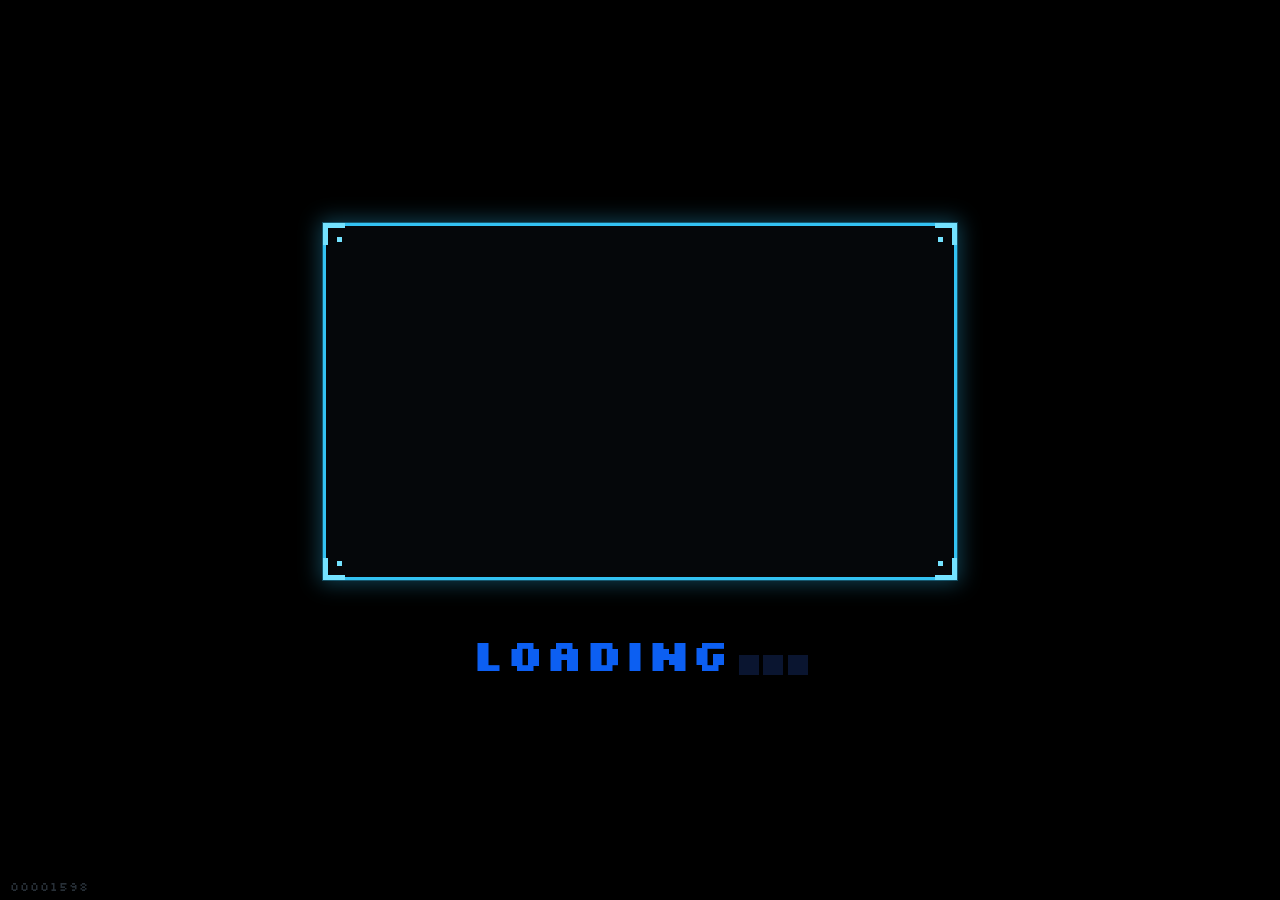
==== commit 6f8f05ea: "Add Dungeons II + Settings pages, Minecraft font, longer autoplay loader - Minecraft Dungeons II pre" ====
--- a/index.html
+++ b/index.html
@@ -279,6 +279,75 @@
           </section>
         </section>
 
+        <!-- ---- MINECRAFT DUNGEONS II (pre-order page) ---- -->
+        <section class="tab-panel dungeons2-page" data-panel="dungeons2-play">
+          <div class="hero d2-hero">
+            <div class="hero-clip"><img class="hero-img" src="assets/dungeons2-hero.webp" alt="Minecraft Dungeons II" /></div>
+            <div class="d2-media">
+              <button class="d2-mbtn" type="button" aria-label="Mute">
+                <svg viewBox="0 0 24 24" width="16" height="16"><path d="M4 9v6h4l5 4V5L8 9H4z" fill="currentColor"/><path d="M16.5 8.5a5 5 0 0 1 0 7M19 6a8.5 8.5 0 0 1 0 12" fill="none" stroke="currentColor" stroke-width="1.7" stroke-linecap="round"/></svg>
+              </button>
+              <button class="d2-mbtn" type="button" aria-label="Fullscreen">
+                <svg viewBox="0 0 24 24" width="15" height="15"><path d="M4 9V4h5M20 9V4h-5M4 15v5h5M20 15v5h-5" fill="none" stroke="currentColor" stroke-width="1.9" stroke-linecap="round" stroke-linejoin="round"/></svg>
+              </button>
+            </div>
+          </div>
+          <div class="d2-controls">
+            <button class="preorder-btn" type="button">PRE-ORDER NOW</button>
+            <img class="gamepass-img d2-gp" src="assets/ui/gamepass.png" alt="Included with PC GAME PASS" />
+            <div class="d2-ghost" aria-hidden="true">
+              <span class="d2-ghost-string"></span>
+              <svg class="d2-ghost-body" viewBox="0 0 16 20" width="30" height="38" shape-rendering="crispEdges">
+                <path d="M4 1h8v1h1v1h1v11h-1v1h-1v1h1v2h-2v-1h-1v1h-2v-1H7v1H5v-2h1v-1H5v-1H4v-1H3V3h1V2h0V1z" fill="#eef3ff"/>
+                <rect x="6" y="6" width="2" height="3" fill="#0a1030"/><rect x="10" y="6" width="2" height="3" fill="#0a1030"/>
+              </svg>
+            </div>
+          </div>
+          <section class="d2-promo">
+            <h2 class="d2-promo-title">MINECRAFT DUNGEONS II<br>ARRIVES ON</h2>
+          </section>
+        </section>
+
+        <!-- ---- SETTINGS ---- -->
+        <section class="tab-panel settings-page" data-panel="settings">
+          <div class="set-wrap">
+            <div class="set-label">LANGUAGE</div>
+            <button class="set-select" type="button">
+              <span>English - United States</span>
+              <svg viewBox="0 0 16 16" width="16" height="16"><path d="M4 6l4 4 4-4" fill="none" stroke="currentColor" stroke-width="1.6" stroke-linecap="round" stroke-linejoin="round"/></svg>
+            </button>
+
+            <div class="set-review-row">
+              <button class="set-review" type="button">Review the Launcher</button>
+              <span class="set-creeper" aria-hidden="true">
+                <svg viewBox="0 0 16 16" width="34" height="34" shape-rendering="crispEdges">
+                  <rect width="16" height="16" fill="#6aa84f"/>
+                  <rect x="1" y="2" width="2" height="2" fill="#5c9a44"/><rect x="12" y="1" width="3" height="2" fill="#75b357"/>
+                  <rect x="2" y="11" width="3" height="3" fill="#5c9a44"/><rect x="11" y="12" width="3" height="2" fill="#75b357"/>
+                  <rect x="3" y="4" width="3" height="3" fill="#12200f"/><rect x="10" y="4" width="3" height="3" fill="#12200f"/>
+                  <rect x="7" y="7" width="2" height="3" fill="#12200f"/>
+                  <rect x="5" y="9" width="6" height="1" fill="#12200f"/>
+                  <rect x="5" y="10" width="2" height="2" fill="#12200f"/><rect x="9" y="10" width="2" height="2" fill="#12200f"/>
+                </svg>
+              </span>
+            </div>
+
+            <div class="set-section">LAUNCHER SETTINGS</div>
+            <label class="set-check"><input type="checkbox" /><span class="box"></span>Use beta version of the Launcher</label>
+            <label class="set-check"><input type="checkbox" checked /><span class="box"></span>Keep the Launcher open while games are running</label>
+            <label class="set-check"><input type="checkbox" /><span class="box"></span>Animate transitions between pages in the Launcher</label>
+            <label class="set-check"><input type="checkbox" /><span class="box"></span>Animate play button on the Play pages in the Launcher</label>
+            <label class="set-check"><input type="checkbox" /><span class="box"></span>Disable hardware acceleration (requires restarting the Launcher)</label>
+
+            <div class="set-section">LAUNCHER ACCESSIBILITY SETTINGS</div>
+            <label class="set-check"><input type="checkbox" /><span class="box"></span>Make text size bigger</label>
+            <label class="set-check"><input type="checkbox" /><span class="box"></span>Disable video autoplay</label>
+
+            <div class="set-section">MINECRAFT: JAVA EDITION SETTINGS</div>
+            <label class="set-check"><input type="checkbox" /><span class="box"></span>Open output log when Minecraft: Java Edition starts</label>
+          </div>
+        </section>
+
       </div>
     </main>
   </div>
--- a/css/fonts.css
+++ b/css/fonts.css
@@ -6,6 +6,7 @@
 @font-face{font-family:'Press Start 2P';font-style:normal;font-weight:400;font-display:swap;src:url('../assets/fonts/pressstart-400.woff2') format('woff2');}
 @font-face{font-family:'Silkscreen';font-style:normal;font-weight:400;font-display:swap;src:url('../assets/fonts/silkscreen-400.woff2') format('woff2');}
 @font-face{font-family:'Silkscreen';font-style:normal;font-weight:700;font-display:swap;src:url('../assets/fonts/silkscreen-700.woff2') format('woff2');}
+@font-face{font-family:'Minecraft';font-style:normal;font-weight:400;font-display:swap;src:url('../assets/fonts/minecraft.woff2') format('woff2'),url('../assets/fonts/minecraft.woff') format('woff');}
 @font-face{font-family:'Noto Sans';font-style:normal;font-weight:400;font-display:swap;src:url('../assets/fonts/noto-400.woff2') format('woff2');}
 @font-face{font-family:'Noto Sans';font-style:normal;font-weight:500;font-display:swap;src:url('../assets/fonts/noto-500.woff2') format('woff2');}
 @font-face{font-family:'Noto Sans';font-style:normal;font-weight:600;font-display:swap;src:url('../assets/fonts/noto-600.woff2') format('woff2');}
--- a/css/launcher.css
+++ b/css/launcher.css
@@ -74,6 +74,8 @@
 .tab:hover{color:#fff}
 .tab.active{color:#fff}
 .tab.active::after{content:"";position:absolute;left:0;right:0;bottom:3px;height:2px;background:#fff;border-radius:1px}
+/* settings uses a green tab underline */
+.tabs-green .tab.active::after{background:var(--green)}
 
 .scroll-area{flex:1;overflow-y:auto;overflow-x:hidden}
 .scroll-area::-webkit-scrollbar{width:9px}
@@ -174,7 +176,7 @@
 
 .install-controls{position:relative;height:50px;background:var(--content-bg)}
 .install-btn{position:absolute;left:50%;top:-48px;transform:translateX(-50%);width:214px;height:50px;cursor:pointer;border:none;border-radius:4px;
-  font-family:'Pixelify Sans',sans-serif;font-weight:700;font-size:21px;letter-spacing:1.5px;color:var(--ins-txt);
+  font-family:'Minecraft','Pixelify Sans',sans-serif;font-weight:400;font-size:18px;letter-spacing:1px;color:var(--ins-txt);
   background:linear-gradient(180deg,var(--ins-a),var(--ins-b));
   box-shadow:inset 0 2px 0 rgba(255,255,255,.45), inset 0 -3px 0 rgba(0,0,0,.16), 0 2px 4px rgba(0,0,0,.4)}
 .install-btn:hover{filter:brightness(1.05)}
@@ -271,6 +273,47 @@
 .boot-counter{position:fixed;left:10px;bottom:6px;font-family:'Silkscreen',monospace;
   font-size:12px;letter-spacing:.08em;color:rgba(140,168,196,.28);user-select:none}
 
+/* ===================== DUNGEONS II (pre-order) ===================== */
+.d2-hero{height:430px}
+.d2-hero .hero-img{width:100%;height:100%;object-fit:cover;object-position:center 40%}
+.d2-media{position:absolute;left:14px;bottom:14px;display:flex;gap:8px;z-index:4}
+.d2-mbtn{width:34px;height:34px;display:flex;align-items:center;justify-content:center;
+  background:rgba(18,20,24,.74);border:none;border-radius:3px;color:#e9e9ec;cursor:pointer}
+.d2-mbtn:hover{background:rgba(40,44,50,.88)}
+.d2-controls{position:relative;height:58px;background:var(--content-bg)}
+.preorder-btn{position:absolute;left:50%;top:-43px;transform:translateX(-50%);
+  width:236px;height:62px;cursor:pointer;border:none;border-radius:4px;z-index:2;
+  font-family:'Minecraft','Pixelify Sans',sans-serif;font-size:18px;letter-spacing:1px;color:#3a2205;
+  background:linear-gradient(180deg,#ffc248 0%,#f6a01a 55%,#ef8c0b 100%);
+  box-shadow:inset 0 2px 0 rgba(255,255,255,.5), inset 0 -3px 0 rgba(0,0,0,.18), 0 3px 5px rgba(0,0,0,.45)}
+.preorder-btn:active{transform:translateX(-50%) translateY(1px)}
+.d2-gp{position:absolute;left:50%;top:30px;transform:translateX(-50%);width:206px;height:auto}
+.d2-ghost{position:absolute;left:50%;top:20px;transform:translateX(-50%);width:30px;pointer-events:none;z-index:1}
+.d2-ghost-string{position:absolute;left:50%;top:0;width:1px;height:34px;background:rgba(255,255,255,.45);transform:translateX(-50%)}
+.d2-ghost-body{position:absolute;top:30px;left:50%;transform:translateX(-50%)}
+.d2-promo{background:linear-gradient(180deg,#02102e 0%,#0a3a5c 100%);min-height:150px;padding:26px 40px 40px}
+.d2-promo-title{font-family:'Minecraft','Press Start 2P',sans-serif;color:#fff;font-weight:400;
+  font-size:33px;line-height:1.5;letter-spacing:1px;text-shadow:0 3px 0 rgba(0,0,0,.32)}
+
+/* ===================== SETTINGS ===================== */
+.settings-page{background:var(--content-bg);min-height:100%}
+.set-wrap{padding:24px 40px 60px;max-width:760px}
+.set-label{font-size:11px;font-weight:700;letter-spacing:.5px;color:#dcd8d4;text-transform:uppercase;margin-bottom:9px}
+.set-select{display:flex;align-items:center;justify-content:space-between;width:348px;height:40px;
+  background:#201d1b;border:1px solid #4a4542;border-radius:2px;color:#eae7e4;font-size:13.5px;
+  padding:0 10px;cursor:pointer;font-family:inherit}
+.set-select svg{color:#b9b4b0;flex:0 0 auto}
+.set-review-row{display:flex;align-items:center;gap:14px;margin:26px 0 4px}
+.set-review{background:#3a3633;color:#e7e4e1;border:none;border-radius:2px;padding:9px 15px;font-size:13px;cursor:pointer;
+  box-shadow:inset -2px -2px 0 rgba(0,0,0,.3), inset 2px 2px 0 rgba(255,255,255,.12);font-family:inherit}
+.set-creeper{width:34px;height:34px;object-fit:contain;image-rendering:pixelated}
+.set-section{font-size:11px;font-weight:700;letter-spacing:.5px;color:#dcd8d4;text-transform:uppercase;margin:26px 0 12px}
+.set-check{display:flex;align-items:center;gap:11px;font-size:13.5px;color:#e6e3e0;margin:12px 0;cursor:pointer;line-height:1.3}
+.set-check input{position:absolute;opacity:0;width:0;height:0}
+.set-check .box{width:18px;height:18px;flex:0 0 18px;border:1.5px solid #6f6a66;border-radius:2px;background:#201d1b;position:relative}
+.set-check input:checked + .box{background:var(--green);border-color:var(--green)}
+.set-check input:checked + .box::after{content:"";position:absolute;left:5px;top:1px;width:5px;height:10px;border:solid #fff;border-width:0 2px 2px 0;transform:rotate(45deg)}
+
 /* ===================== RESPONSIVE ===================== */
 /* tablet: drop the promo overlays and let the hero art use the full width */
 @media (max-width:900px){
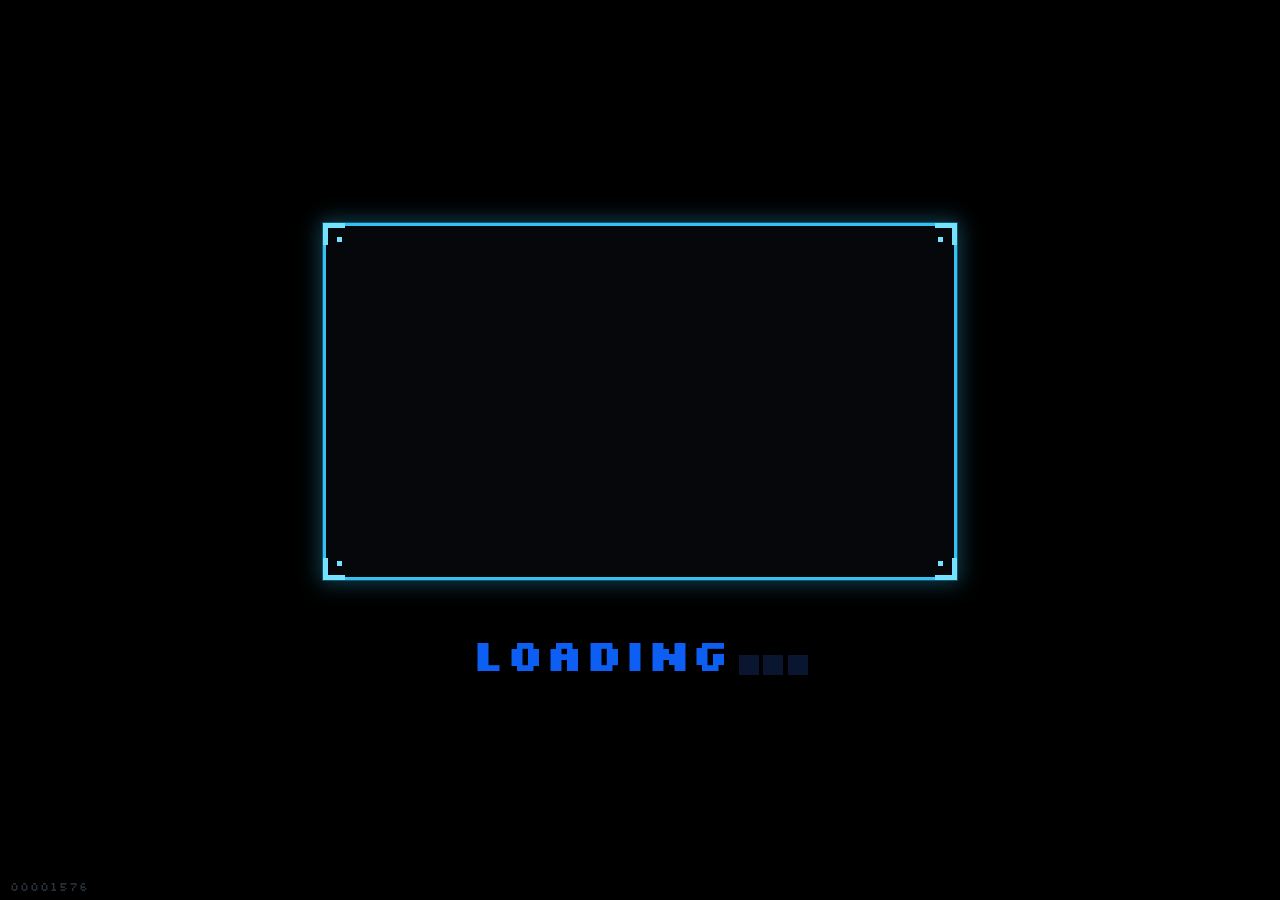
==== commit ee87136c: "Add Home page, nudge PLAY up, refine install heroes, school sizing - Home dashboard: quick-launch to" ====
--- a/index.html
+++ b/index.html
@@ -106,9 +106,64 @@
           <button class="tab" data-tab="skins" type="button">Skins</button>
           <button class="tab" data-tab="patch" type="button">Patch Notes</button>
         </nav>
+
+        <!-- HOME quick-launch toolbar (shown only on the Home view) -->
+        <div class="home-toolbar" id="homeToolbar">
+          <div class="ht-icons">
+            <button class="ht-ico" type="button"><img src="assets/icons/grass-block.png" alt="" /></button>
+            <button class="ht-ico" type="button"><img src="assets/icons/grass-block.png" alt="" /></button>
+            <button class="ht-ico" type="button"><img src="assets/icons/grass-block.png" alt="" /></button>
+            <button class="ht-ico" type="button"><img src="assets/icons/java.webp" alt="" /></button>
+            <button class="ht-ico" type="button"><img src="assets/icons/fabric.png" alt="" /></button>
+          </div>
+          <button class="ht-play" id="homePlayBtn" type="button">PLAY JAVA
+            <svg viewBox="0 0 24 24" width="17" height="17"><path d="M12 4.5 21.5 20H2.5L12 4.5z" fill="none" stroke="#f4e04a" stroke-width="1.8" stroke-linejoin="round"/><rect x="11" y="10" width="2" height="5" rx="1" fill="#f4e04a"/><rect x="11" y="16.4" width="2" height="2" rx="1" fill="#f4e04a"/></svg>
+          </button>
+          <button class="ht-version" type="button">
+            <span><b>fabric-loade&#8230;</b><i>fabric-loade&#8230;</i></span>
+            <svg viewBox="0 0 16 16" width="15" height="15"><path d="M4 6l4 4 4-4" fill="none" stroke="currentColor" stroke-width="1.6" stroke-linecap="round" stroke-linejoin="round"/></svg>
+          </button>
+          <button class="ht-kebab" type="button">
+            <svg viewBox="0 0 24 24" width="16" height="16"><circle cx="12" cy="5" r="1.7" fill="currentColor"/><circle cx="12" cy="12" r="1.7" fill="currentColor"/><circle cx="12" cy="19" r="1.7" fill="currentColor"/></svg>
+          </button>
+          <div class="ht-coins">
+            <span class="ht-coin"><svg viewBox="0 0 24 24" width="20" height="20"><circle cx="12" cy="12" r="10" fill="#f6c331"/><circle cx="12" cy="12" r="10" fill="none" stroke="#c8971a" stroke-width="1.5"/><path d="M8.5 8.5h5.5a2.6 2.6 0 0 1 0 5.2H10v2.3M8.5 11.2h6" stroke="#8a6410" stroke-width="1.5" fill="none" stroke-linecap="round"/></svg></span>
+            <span class="ht-amount">120</span>
+            <button class="ht-plus" type="button">+</button>
+          </div>
+        </div>
       </header>
 
       <div class="scroll-area">
+
+        <!-- ---- HOME ---- -->
+        <section class="tab-panel home-page" data-panel="home">
+          <div class="home-top">
+            <div class="home-hero">
+              <img src="assets/home-hero.webp" alt="The Hero Cape — Minecraft Dungeons II" />
+            </div>
+            <div class="home-thumbs">
+              <img src="assets/home-thumbs.png" alt="Featured items" />
+            </div>
+          </div>
+          <div class="home-search">
+            <div class="hs-label">SEARCH</div>
+            <div class="hs-row">
+              <div class="hs-box">
+                <svg viewBox="0 0 24 24" width="17" height="17"><circle cx="11" cy="11" r="7" fill="none" stroke="currentColor" stroke-width="2"/><path d="M16.5 16.5L21 21" stroke="currentColor" stroke-width="2" stroke-linecap="round"/></svg>
+                <input type="text" placeholder="What do you seek?" />
+              </div>
+              <button class="hs-filters" type="button">FILTERS
+                <svg viewBox="0 0 24 24" width="18" height="18"><path d="M4 7h10M4 12h7M4 17h13" stroke="currentColor" stroke-width="1.8" stroke-linecap="round"/><circle cx="18" cy="7" r="2.4" fill="none" stroke="currentColor" stroke-width="1.8"/><circle cx="15" cy="12" r="2.4" fill="none" stroke="currentColor" stroke-width="1.8"/><circle cx="21" cy="17" r="2.4" fill="none" stroke="currentColor" stroke-width="1.8"/></svg>
+              </button>
+            </div>
+          </div>
+          <div class="home-cards">
+            <div class="hc-card"><img src="assets/home-card1.webp" alt="" /></div>
+            <div class="hc-card"><img src="assets/home-card2.webp" alt="" /></div>
+            <div class="hc-card"><img src="assets/home-card3.webp" alt="" /></div>
+          </div>
+        </section>
 
         <!-- ---- PLAY TAB ---- -->
         <section class="tab-panel active" data-panel="play">
--- a/css/launcher.css
+++ b/css/launcher.css
@@ -67,7 +67,7 @@
 .content{flex:1;display:flex;flex-direction:column;min-width:0;background:var(--content-bg)}
 .menu-btn{display:none;background:none;border:none;color:var(--text);cursor:pointer;padding:4px}
 .sidebar-scrim{display:none}
-.content-head{height:68px;padding:12px 20px 0;background:var(--head-bg);border-bottom:1px solid #000}
+.content-head{position:relative;height:68px;padding:12px 20px 0;background:var(--head-bg);border-bottom:1px solid #000}
 .content-label{font-size:10px;font-weight:700;letter-spacing:.6px;color:#cbc6c2;text-transform:uppercase}
 .tabs{display:flex;gap:20px;margin-top:9px}
 .tab{background:none;border:none;cursor:pointer;color:#b0aaa6;font-size:13.5px;font-weight:600;padding:6px 1px 8px;position:relative;font-family:inherit}
@@ -130,7 +130,7 @@
 .vs-sub{font-size:10px;color:var(--text-dim);white-space:nowrap;overflow:hidden;text-overflow:ellipsis}
 .vs-chev{color:var(--text-dim);flex:0 0 auto}
 
-.play-btn{position:absolute;left:calc(50% - 52px);top:-5px;transform:translateX(-50%);
+.play-btn{position:absolute;left:calc(50% - 52px);top:-13px;transform:translateX(-50%);
   width:206px;height:46px;background:none;border:none;padding:0;cursor:pointer;line-height:0}
 .play-btn img{width:100%;height:100%;object-fit:fill;display:block;filter:drop-shadow(0 2px 3px rgba(0,0,0,.45))}
 .play-btn:hover img{filter:drop-shadow(0 3px 5px rgba(0,0,0,.55)) brightness(1.05)}
@@ -141,7 +141,7 @@
 .kebab{position:absolute;left:calc(50% + 105px);top:18px;background:none;border:none;color:#a29c98;cursor:pointer;padding:3px}
 .kebab:hover{color:#fff}
 
-.gamepass-img{position:absolute;left:calc(50% - 52px);top:47px;transform:translateX(-50%);width:206px;height:auto}
+.gamepass-img{position:absolute;left:calc(50% - 52px);top:43px;transform:translateX(-50%);width:206px;height:auto}
 
 .username{position:absolute;right:10px;top:24px;display:flex;align-items:center;gap:5px;color:#d6d2cf;font-size:12.5px}
 .copy-btn{background:none;border:none;color:#a29c98;cursor:pointer;padding:1px}
@@ -162,9 +162,15 @@
 /* ===================== INSTALL PAGES (Legends / Dungeons) ===================== */
 .install-page[data-theme="legends"]{--ins-a:#5cd8ff;--ins-b:#1fb4e2;--ins-txt:#04143f;--gift-bg:#0a57de}
 .install-page[data-theme="dungeons"]{--ins-a:#ffc555;--ins-b:#f3970d;--ins-txt:#3a2205;--gift-bg:#f4791a}
-.install-hero{height:422px}
+.install-hero{height:430px}
 .install-hero .hero-img{width:100%;height:100%;object-fit:cover;object-position:center 44%}
-.install-hero .hero-media{left:16px;bottom:48px}
+.install-page[data-theme="legends"] .hero-img{object-position:center 62%}
+.install-page[data-theme="dungeons"] .hero-img{object-position:center 27%}
+/* carousel / preview arrow, hero bottom-left */
+.hero-media{position:absolute;left:14px;bottom:12px;width:30px;height:30px;display:flex;align-items:center;justify-content:center;
+  background:rgba(18,20,24,.72);border:none;border-radius:3px;color:#e9e9ec;cursor:pointer;z-index:4}
+.hero-media:hover{background:rgba(40,44,50,.9)}
+.hero-media svg{width:12px;height:12px}
 
 .gift-ad2{position:absolute;right:8px;bottom:34px;display:flex;align-items:stretch;gap:6px;height:38px;filter:drop-shadow(0 2px 3px rgba(0,0,0,.4))}
 .gift-ad2 .ga-box{background:var(--gift-bg);display:flex;align-items:center;gap:9px;padding:4px 9px 4px 12px;border-radius:2px}
@@ -314,6 +320,54 @@
 .set-check input:checked + .box{background:var(--green);border-color:var(--green)}
 .set-check input:checked + .box::after{content:"";position:absolute;left:5px;top:1px;width:5px;height:10px;border:solid #fff;border-width:0 2px 2px 0;transform:rotate(45deg)}
 
+/* ===================== HOME ===================== */
+/* toolbar lives in the content-head and replaces the label/tabs on Home */
+.home-toolbar{display:none}
+.head-home .content-label,.head-home .tabs{display:none}
+.head-home .home-toolbar{display:flex;align-items:center;gap:7px;justify-content:center;
+  position:absolute;left:0;right:0;top:0;height:68px;padding:0 16px}
+.ht-icons{display:flex;gap:6px}
+.ht-ico{width:34px;height:34px;border:2px solid #5ea832;border-radius:5px;background:#2c2926;
+  display:flex;align-items:center;justify-content:center;cursor:pointer;padding:2px}
+.ht-ico:hover{border-color:#7cc94a}
+.ht-ico img{width:26px;height:26px;object-fit:contain}
+.ht-play{height:38px;padding:0 15px;background:linear-gradient(180deg,#6dc040,#4e9a29);border:none;border-radius:4px;
+  color:#fff;font-family:'Minecraft','Pixelify Sans',sans-serif;font-size:14px;letter-spacing:.5px;
+  display:flex;align-items:center;gap:8px;cursor:pointer;box-shadow:inset 0 1px 0 rgba(255,255,255,.35),0 2px 0 #3b7420}
+.ht-play:hover{filter:brightness(1.06)}
+.ht-version{height:38px;display:flex;align-items:center;gap:8px;background:#262220;border:1px solid #4a4542;
+  border-radius:3px;padding:3px 9px;cursor:pointer;color:#dcd7d2;text-align:left}
+.ht-version span{display:flex;flex-direction:column;line-height:1.16;font-size:11px}
+.ht-version i{color:var(--text-dim);font-style:normal;font-size:10px}
+.ht-version svg{color:var(--text-dim);flex:0 0 auto}
+.ht-kebab{background:none;border:none;color:#a29c98;cursor:pointer;padding:3px}
+.ht-kebab:hover{color:#fff}
+.ht-coins{position:absolute;right:16px;top:50%;transform:translateY(-50%);display:flex;align-items:center;
+  height:30px;background:#1d1a18;border:1px solid #3a3633;border-radius:5px;overflow:hidden}
+.ht-coin{display:flex;align-items:center;padding:0 4px 0 6px}
+.ht-amount{color:#fff;font-size:14px;font-weight:600;padding:0 9px 0 3px}
+.ht-plus{background:#e7b02f;color:#3a2a00;border:none;width:28px;align-self:stretch;font-size:19px;line-height:1;cursor:pointer}
+.ht-plus:hover{background:#f4c141}
+
+.home-page .home-top{display:flex;gap:6px;padding:0}
+.home-hero{flex:1;min-width:0}
+.home-hero img{width:100%;height:auto;display:block;border-radius:2px}
+.home-thumbs{flex:0 0 119px}
+.home-thumbs img{width:100%;height:auto;display:block}
+.home-search{padding:16px 22px 6px}
+.hs-label{font-size:11px;font-weight:700;letter-spacing:.5px;color:#dcd8d4;margin-bottom:8px}
+.hs-row{display:flex;align-items:center;gap:18px}
+.hs-box{flex:1;display:flex;align-items:center;gap:9px;height:34px;background:#191512;border:1.5px solid #6cbf3f;border-radius:3px;padding:0 11px;box-shadow:0 0 0 2px rgba(108,191,63,.14)}
+.hs-box svg{color:#6cbf3f;flex:0 0 auto}
+.hs-box input{flex:1;background:none;border:none;color:#e6e3e0;font-size:13px;outline:none;font-family:inherit}
+.hs-box input::placeholder{color:#8b857f}
+.hs-filters{display:flex;align-items:center;gap:8px;background:none;border:none;color:#cbc6c2;font-size:12px;font-weight:700;letter-spacing:.5px;cursor:pointer}
+.hs-filters:hover{color:#fff}
+.home-cards{display:grid;grid-template-columns:repeat(3,1fr);gap:22px;padding:12px 22px 30px}
+.hc-card{border-radius:6px 6px 0 0;overflow:hidden;cursor:pointer;background:#1b1815;box-shadow:0 2px 6px rgba(0,0,0,.3)}
+.hc-card img{width:100%;display:block}
+.hc-card:hover{transform:translateY(-2px);transition:transform .12s}
+
 /* ===================== RESPONSIVE ===================== */
 /* tablet: drop the promo overlays and let the hero art use the full width */
 @media (max-width:900px){
@@ -351,11 +405,25 @@
   .game-title{display:none}
   .panel-title{padding:16px 16px 8px}
   .inst-head{padding:16px 16px 8px}
+  /* Home page on phones */
+  .head-home .home-toolbar{position:static;height:auto;flex-wrap:wrap;justify-content:flex-start;gap:8px;padding:6px 4px}
+  .head-home .content-head{padding-bottom:8px}
+  .ht-coins{position:static;transform:none;margin-left:auto}
+  .ht-icons{order:3}
+  .home-page .home-top{flex-direction:column}
+  .home-thumbs{display:none}
+  .home-cards{grid-template-columns:1fr;padding:12px 16px 28px}
 }
 @media (max-width:400px){
   .play-btn{width:82vw}
   .content-label{font-size:10px}
 }
+/* narrow laptop windows (e.g. split-screen at school): keep the Home toolbar tidy */
+@media (max-width:960px) and (min-width:769px){
+  .head-home .home-toolbar{justify-content:flex-start;padding-left:14px;gap:6px}
+  .ht-icons .ht-ico:nth-child(n+4){display:none}
+  .ht-version{max-width:120px}
+}
 @media (max-width:768px){
   .boot-frame{width:min(86vw,560px)}
   .boot-word,.boot-dots i{font-size:clamp(18px,7vw,34px)}
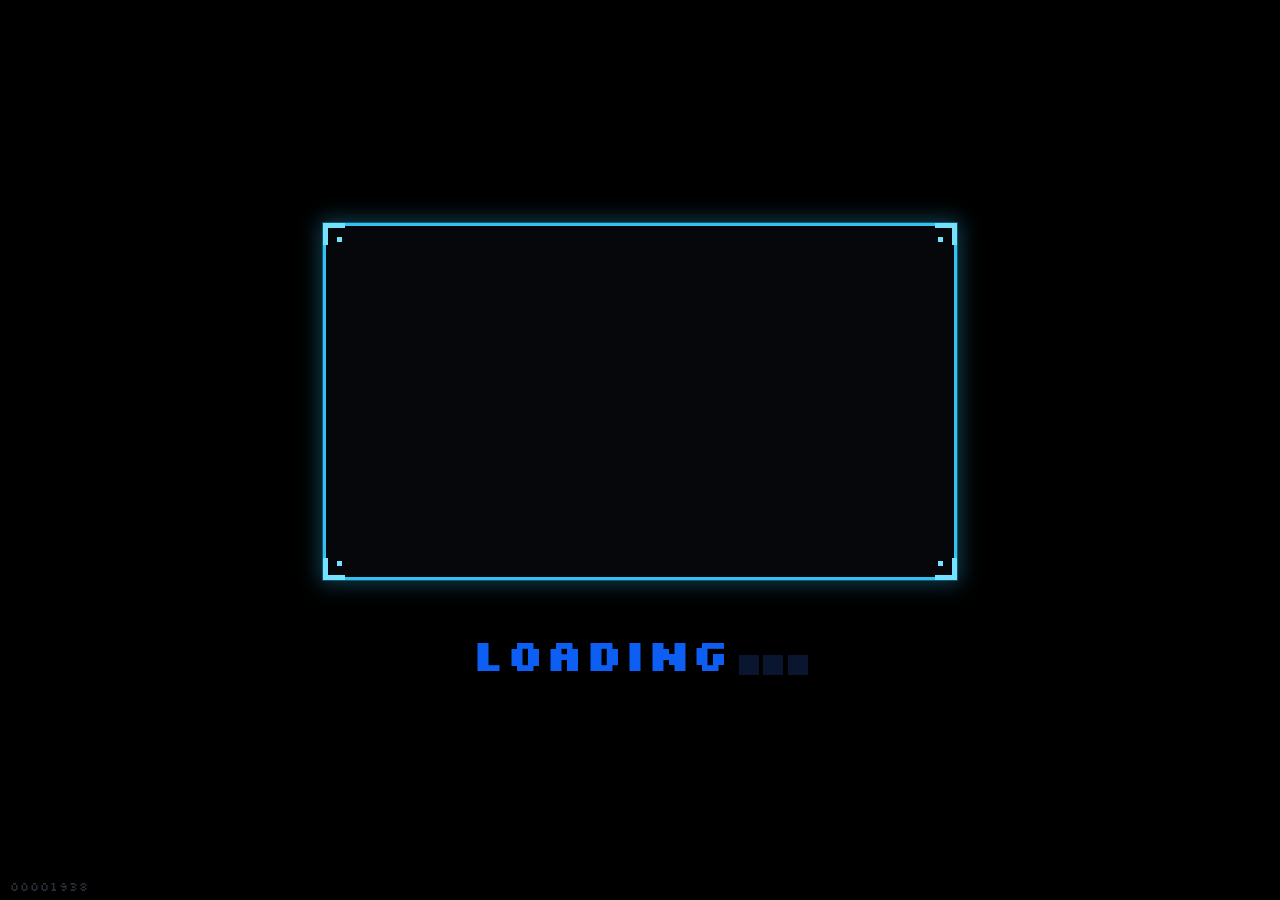
==== commit c148bf4d: "Pixel-precision pass on the Java Edition Play screen Rebuilt to the 1160x647 reference: - Palette co" ====
--- a/index.html
+++ b/index.html
@@ -27,7 +27,7 @@
     <!-- ============ SIDEBAR ============ -->
     <aside class="sidebar">
       <button class="account" type="button" title="Microsoft account">
-        <img class="account-avatar" src="assets/icons/avatar.png" alt="" />
+        <img class="account-avatar" src="assets/icons/ref-avatar.png" alt="" />
         <span class="account-text">
           <span class="account-name">EvanEnderD&#8230;</span>
           <span class="account-sub">Microsoft account</span>
@@ -45,27 +45,27 @@
         </button>
 
         <button class="nav-item active" data-view="java" type="button">
-          <span class="nav-ico"><img class="ico-java" src="assets/icons/java.webp" alt="" /></span>
+          <span class="nav-ico"><img class="ico-tile" src="assets/icons/ref-java.png" alt="" /></span>
           <span class="nav-label">Minecraft:<br>Java Edition</span>
         </button>
 
         <button class="nav-item" data-view="bedrock" type="button">
-          <span class="nav-ico"><img src="assets/icons/bedrock.png" alt="" /></span>
+          <span class="nav-ico"><img class="ico-tile" src="assets/icons/ref-bedrock.png" alt="" /></span>
           <span class="nav-label">Minecraft:<br>Bedrock Edition</span>
         </button>
 
         <button class="nav-item" data-view="dungeons2" type="button">
-          <span class="nav-ico"><img src="assets/icons/dungeons2.webp" alt="" /></span>
+          <span class="nav-ico"><img class="ico-tile" src="assets/icons/ref-dungeons2.png" alt="" /></span>
           <span class="nav-label">Minecraft<br>Dungeons II</span>
         </button>
 
         <button class="nav-item" data-view="dungeons" type="button">
-          <span class="nav-ico"><img src="assets/icons/dungeons.webp" alt="" /></span>
+          <span class="nav-ico"><img class="ico-tile" src="assets/icons/ref-dungeons.png" alt="" /></span>
           <span class="nav-label">Minecraft<br>Dungeons</span>
         </button>
 
         <button class="nav-item" data-view="legends" type="button">
-          <span class="nav-ico"><img src="assets/icons/legends.png" alt="" /></span>
+          <span class="nav-ico"><img class="ico-tile" src="assets/icons/ref-legends.png" alt="" /></span>
           <span class="nav-label">Minecraft<br>Legends</span>
         </button>
       </nav>
@@ -78,6 +78,7 @@
             <svg viewBox="0 0 24 24" width="20" height="20"><rect x="3" y="5" width="14" height="14" rx="1.5" fill="none" stroke="currentColor" stroke-width="1.6"/><path d="M17 9h3v8a2 2 0 0 1-2 2h-1" fill="none" stroke="currentColor" stroke-width="1.6"/><path d="M6 9h8M6 12h8M6 15h5" stroke="currentColor" stroke-width="1.6" stroke-linecap="round"/></svg>
           </span>
           <span class="nav-label">What's New</span>
+          <span class="dot"></span>
         </button>
         <button class="nav-item small" data-view="settings" type="button">
           <span class="nav-ico">
@@ -186,6 +187,10 @@
               <img src="assets/ui/gift.png" alt="Give the gift of Minecraft and play together with your friends! Buy as Gift" />
               <button class="gift-close" type="button" aria-label="Dismiss"></button>
             </div>
+
+            <button class="hero-trailer" type="button" aria-label="Watch trailer">
+              <svg viewBox="0 0 24 24" width="12" height="12"><path d="M8 5.5l10 6.5-10 6.5z" fill="currentColor"/></svg>
+            </button>
           </div>
 
           <div class="play-bar">
@@ -201,15 +206,16 @@
             <button class="play-btn" id="playBtn" type="button" aria-label="Play">
               <img src="assets/ui/play-button.png" alt="PLAY" />
             </button>
-
-            <div class="server-stack" title="Open installations folder">
-              <svg viewBox="0 0 44 68" width="40" height="61">
-                <g><polygon points="22,2 42,12 22,22 2,12" fill="#7cbf3f"/><polygon points="2,12 22,22 22,31 2,21" fill="#4f8b2c"/><polygon points="42,12 22,22 22,31 42,21" fill="#3d711f"/></g>
-                <g transform="translate(0,21)"><polygon points="22,2 42,12 22,22 2,12" fill="#71b23a"/><polygon points="2,12 22,22 22,31 2,21" fill="#4c8629"/><polygon points="42,12 22,22 22,31 42,21" fill="#3a6d1d"/></g>
-                <g transform="translate(0,42)"><polygon points="22,2 42,12 22,22 2,12" fill="#68a834"/><polygon points="2,12 22,22 22,26 2,16" fill="#4c8629"/><polygon points="42,12 22,22 22,26 42,16" fill="#3a6d1d"/></g>
-              </svg>
-            </div>
-            <button class="kebab" type="button" title="More options">
+            <div class="play-status" id="playStatus" aria-live="polite">
+              <span class="ps-label">PREPARING&#8230;</span>
+              <span class="ps-pct"></span>
+              <span class="ps-bar"></span>
+            </div>
+
+            <button class="quick-play" id="quickPlay" type="button" title="Quick Play">
+              <img src="assets/icons/ref-quickplay.png" alt="Quick Play" />
+            </button>
+            <button class="kebab" id="playKebab" type="button" title="More options">
               <svg viewBox="0 0 24 24" width="18" height="18"><circle cx="12" cy="5" r="1.7" fill="currentColor"/><circle cx="12" cy="12" r="1.7" fill="currentColor"/><circle cx="12" cy="19" r="1.7" fill="currentColor"/></svg>
             </button>
 
--- a/css/launcher.css
+++ b/css/launcher.css
@@ -2,13 +2,13 @@
    Minecraft Launcher replica — measured pixel-match @1160x647
    ============================================================ */
 :root{
-  --sidebar-bg:#332f2c;
+  --sidebar-bg:#312d2c;
   --sidebar-w:159px;
-  --content-bg:#191512;
-  --head-bg:#221e1a;
-  --panel:#231f1c;
-  --nav-active:#423e3b;
-  --divider:rgba(0,0,0,.30);
+  --content-bg:#171614;
+  --head-bg:#252422;
+  --panel:#201d1b;
+  --nav-active:#252422;
+  --divider:rgba(0,0,0,.32);
   --text:#ece9e6;
   --text-dim:#b3ada9;
   --text-faint:#736d68;
@@ -31,46 +31,46 @@
   padding:0;border-right:1px solid #000;
 }
 .account{
-  display:flex;align-items:flex-start;gap:8px;background:none;border:none;color:var(--text);
-  cursor:pointer;padding:12px 8px 18px 9px;text-align:left;width:100%;
+  position:relative;display:flex;align-items:center;gap:9px;background:none;border:none;color:var(--text);
+  cursor:pointer;height:60px;padding:0 10px;text-align:left;width:100%;
   border-bottom:1px solid var(--divider);
 }
-.account:hover{background:#3b3734}
-.account-avatar{width:24px;height:24px;border-radius:50%;flex:0 0 24px;margin-top:1px}
-.account-text{display:flex;flex-direction:column;line-height:1.3;overflow:hidden;flex:1}
+.account:hover{background:#3a3634}
+.account-avatar{width:30px;height:30px;border-radius:50%;flex:0 0 30px;object-fit:cover}
+.account-text{display:flex;flex-direction:column;line-height:1.28;overflow:hidden;flex:1}
 .account-name{font-size:12.5px;font-weight:600;white-space:nowrap}
 .account-sub{font-size:10.5px;color:var(--text-dim)}
-.chev{color:var(--text-dim);flex:0 0 auto;align-self:flex-start;margin-top:2px}
+.chev{position:absolute;right:9px;top:11px;color:var(--text-dim)}
 
 .nav{display:flex;flex-direction:column}
 .nav-item{
-  position:relative;display:flex;align-items:center;gap:8px;background:none;border:none;cursor:pointer;
-  text-align:left;width:100%;padding:6px 8px;min-height:44px;color:var(--text-dim);
-  font-size:10.5px;font-weight:700;letter-spacing:.3px;text-transform:uppercase;line-height:1.15;
+  position:relative;display:flex;align-items:center;gap:9px;background:none;border:none;cursor:pointer;
+  text-align:left;width:100%;padding:0 10px;min-height:51px;color:var(--text-dim);
+  font-size:10.5px;font-weight:700;letter-spacing:.3px;text-transform:uppercase;line-height:1.18;
   border-bottom:1px solid var(--divider);
 }
-.nav-item:hover{background:#3b3734;color:var(--text)}
+.nav-item:hover{background:#3a3634;color:var(--text)}
 .nav-item.active{background:var(--nav-active);color:#fff}
-.nav-ico{width:27px;height:27px;flex:0 0 27px;display:flex;align-items:center;justify-content:center;color:#d6d6d6}
+.nav-ico{width:29px;height:29px;flex:0 0 29px;display:flex;align-items:center;justify-content:center;color:#d6d6d6}
 .nav-ico img{width:25px;height:25px;object-fit:contain}
-.nav-ico img.ico-java{width:26px;height:26px}
+.nav-ico img.ico-tile{width:29px;height:29px;border-radius:3px;object-fit:cover}
 .nav-label{flex:1}
-.nav-item .dot{position:absolute;left:29px;top:8px;width:6px;height:6px;background:#5bbf3a;box-shadow:0 0 0 1.5px var(--sidebar-bg)}
-.nav-item.small{min-height:40px}
-.nav-item.small .nav-ico{width:25px;flex-basis:25px}
+.nav-item .dot{position:absolute;left:32px;top:12px;width:6px;height:6px;background:#5bbf3a;box-shadow:0 0 0 1.5px var(--sidebar-bg)}
+.nav-item.small{min-height:50px}
+.nav-item.small .nav-ico{width:27px;flex-basis:27px}
 
 .nav-spacer{flex:1;border-bottom:1px solid var(--divider)}
 .nav-bottom .nav-item:first-child{border-top:1px solid var(--divider)}
-.build-version{color:var(--text-faint);font-size:10px;padding:7px 9px 9px}
+.build-version{color:var(--text-faint);font-size:10px;height:17px;line-height:17px;padding:0 10px}
 
 /* ===================== CONTENT ===================== */
 .content{flex:1;display:flex;flex-direction:column;min-width:0;background:var(--content-bg)}
 .menu-btn{display:none;background:none;border:none;color:var(--text);cursor:pointer;padding:4px}
 .sidebar-scrim{display:none}
-.content-head{position:relative;height:68px;padding:12px 20px 0;background:var(--head-bg);border-bottom:1px solid #000}
+.content-head{position:relative;height:67px;padding:13px 18px 0;background:var(--head-bg);border-bottom:1px solid #000}
 .content-label{font-size:10px;font-weight:700;letter-spacing:.6px;color:#cbc6c2;text-transform:uppercase}
-.tabs{display:flex;gap:20px;margin-top:9px}
-.tab{background:none;border:none;cursor:pointer;color:#b0aaa6;font-size:13.5px;font-weight:600;padding:6px 1px 8px;position:relative;font-family:inherit}
+.tabs{display:flex;gap:30px;margin-top:10px}
+.tab{background:none;border:none;cursor:pointer;color:#b0aaa6;font-size:13.5px;font-weight:600;padding:5px 0 9px;position:relative;font-family:inherit}
 .tab:hover{color:#fff}
 .tab.active{color:#fff}
 .tab.active::after{content:"";position:absolute;left:0;right:0;bottom:3px;height:2px;background:#fff;border-radius:1px}
@@ -85,73 +85,99 @@
 .tab-panel.active{display:block}
 
 /* ===================== HERO ===================== */
-.hero{position:relative;width:100%;height:388px;overflow:hidden;background:#0b1622}
+.hero{position:relative;width:100%;height:406px;overflow:hidden;background:#0b1622}
 .hero-clip{position:absolute;inset:0;overflow:hidden}
 .hero-bg{position:absolute;inset:0;width:100%;height:100%;object-fit:cover;object-position:center 30%}
-.hero-art{position:absolute;left:0;top:0;width:calc(100% - 349px);height:100%;object-fit:cover;object-position:left top}
-
-/* Realm promo (right column) */
+.hero-art{position:absolute;left:0;top:0;width:calc(100% - 326px);height:100%;object-fit:cover;object-position:left top}
+
+/* Realm promo (right column) — lightened panel with a soft fade toward the bottom */
 .realm-promo{
-  position:absolute;top:0;right:0;width:349px;height:100%;
-  background:linear-gradient(180deg,rgba(9,8,7,.985) 0%,rgba(9,8,7,.965) 60%,rgba(9,8,7,.55) 80%,rgba(9,8,7,.12) 100%);
-  padding:11px 24px;display:flex;flex-direction:column;
+  position:absolute;top:0;right:0;width:326px;height:100%;
+  background:linear-gradient(180deg,rgba(22,20,18,.965) 0%,rgba(22,20,18,.95) 58%,rgba(22,20,18,.55) 82%,rgba(22,20,18,.08) 100%);
+  padding:17px 27px 0;display:flex;flex-direction:column;
 }
 .rp-head{display:flex;align-items:flex-start;justify-content:space-between;gap:6px;color:#fff;
-  font-family:'Pixelify Sans',sans-serif;font-size:20px;font-weight:600;line-height:1.16;letter-spacing:.2px}
-.rp-head svg{color:#efefef;flex:0 0 auto;margin-top:4px}
-.realm-promo p{color:#d4d1ce;font-size:15px;line-height:1.5;margin:11px 0 14px}
+  font-family:'Minecraft','Noto Sans',sans-serif;font-size:18px;font-weight:400;line-height:1.28;letter-spacing:.2px}
+.rp-head svg{color:#efefef;flex:0 0 auto;margin-top:3px}
+.realm-promo p{color:#d4d1ce;font-size:15px;line-height:1.5;margin:12px 0 16px}
 .btn-purple{
   position:relative;align-self:center;background:#8154d8;color:#fff;border:none;cursor:pointer;
-  font-family:'Pixelify Sans',sans-serif;font-weight:600;font-size:12.5px;letter-spacing:.3px;
-  padding:5px 12px;border-radius:2px;
+  font-family:'Minecraft','Noto Sans',sans-serif;font-weight:400;font-size:13px;letter-spacing:.3px;
+  padding:6px 15px;border-radius:2px;
   box-shadow:inset -2px -2px 0 rgba(0,0,0,.32), inset 2px 2px 0 rgba(255,255,255,.28);
 }
 .btn-purple::after{content:"";position:absolute;left:50%;bottom:-5px;transform:translateX(-50%);width:8px;height:5px;background:#8154d8;box-shadow:inset -2px -2px 0 rgba(0,0,0,.32)}
 .btn-purple:hover{background:#9163e6}
 
+/* trailer / preview button — click target layered over the button baked into the hero art */
+.hero-trailer{position:absolute;left:7px;top:364px;width:31px;height:31px;background:none;border:none;cursor:pointer;z-index:5}
+.hero-trailer svg{display:none}
+
 /* gift ad (real asset) */
-.gift-ad{position:absolute;right:10px;bottom:0;width:343px;height:40px;line-height:0;filter:drop-shadow(0 2px 3px rgba(0,0,0,.4))}
+.gift-ad{position:absolute;right:9px;bottom:9px;width:336px;height:43px;line-height:0;filter:drop-shadow(0 2px 3px rgba(0,0,0,.4))}
 .gift-ad img{width:100%;height:100%;object-fit:fill;display:block}
 .gift-close{position:absolute;top:6%;bottom:6%;left:60.5%;width:8%;background:none;border:none;cursor:pointer}
 
-/* ===================== CONTROL BAR ===================== */
-.play-bar{position:relative;height:94px;background:var(--content-bg)}
+/* ===================== PLAY STRIP ===================== */
+.play-bar{position:relative;height:58px;background:#252422}
 
 .version-select{
-  position:absolute;left:6px;top:11px;width:204px;height:38px;display:flex;align-items:center;gap:7px;
-  background:#262220;border:1px solid #4a4542;border-radius:2px;cursor:pointer;padding:3px 7px;
+  position:absolute;left:4px;top:6px;width:256px;height:45px;display:flex;align-items:center;gap:8px;
+  background:#262220;border:1px solid #4a4542;border-radius:0;cursor:pointer;padding:3px 9px;
   color:var(--text);text-align:left;font-family:inherit;
 }
 .version-select:hover{background:#2d2825}
-.vs-ico{width:28px;height:28px;flex:0 0 28px;display:flex;align-items:center;justify-content:center}
-.vs-ico img{width:26px;height:26px;image-rendering:auto}
-.vs-text{display:flex;flex-direction:column;flex:1;overflow:hidden;line-height:1.28}
-.vs-name{font-size:12px;font-weight:700;white-space:nowrap}
-.vs-sub{font-size:10px;color:var(--text-dim);white-space:nowrap;overflow:hidden;text-overflow:ellipsis}
+.vs-ico{width:30px;height:30px;flex:0 0 30px;display:flex;align-items:center;justify-content:center}
+.vs-ico img{width:28px;height:28px;image-rendering:auto}
+.vs-text{display:flex;flex-direction:column;flex:1;overflow:hidden;line-height:1.3}
+.vs-name{font-size:12.5px;font-weight:700;white-space:nowrap}
+.vs-sub{font-size:10.5px;color:var(--text-dim);white-space:nowrap;overflow:hidden;text-overflow:ellipsis}
 .vs-chev{color:var(--text-dim);flex:0 0 auto}
 
-.play-btn{position:absolute;left:calc(50% - 52px);top:-13px;transform:translateX(-50%);
-  width:206px;height:46px;background:none;border:none;padding:0;cursor:pointer;line-height:0}
+.play-btn{position:absolute;left:340px;top:-22px;
+  width:216px;height:50px;background:none;border:none;padding:0;cursor:pointer;line-height:0}
 .play-btn img{width:100%;height:100%;object-fit:fill;display:block;filter:drop-shadow(0 2px 3px rgba(0,0,0,.45))}
 .play-btn:hover img{filter:drop-shadow(0 3px 5px rgba(0,0,0,.55)) brightness(1.05)}
-.play-btn:active{transform:translateX(-50%) translateY(1px)}
-
-.server-stack{position:absolute;left:calc(50% + 54px);top:-9px;height:63px;display:flex;align-items:center;cursor:pointer}
-.server-stack svg{height:61px;width:auto;filter:drop-shadow(0 1px 1px rgba(0,0,0,.4))}
-.kebab{position:absolute;left:calc(50% + 105px);top:18px;background:none;border:none;color:#a29c98;cursor:pointer;padding:3px}
+.play-btn:active{transform:translateY(1px)}
+
+/* PLAY button states (preparing / downloading / launching) */
+.play-status{position:absolute;left:340px;top:-22px;width:216px;height:50px;display:none;
+  align-items:center;justify-content:center;flex-direction:column;gap:2px;cursor:default;
+  background:linear-gradient(180deg,#57a233,#3f7d24);border:none;border-radius:2px;color:#fff;
+  font-family:'Minecraft','Noto Sans',sans-serif;font-size:12px;letter-spacing:.4px;overflow:hidden;
+  box-shadow:inset 0 2px 0 rgba(255,255,255,.28),0 2px 4px rgba(0,0,0,.4)}
+.play-bar.busy .play-btn{display:none}
+.play-bar.busy .play-status{display:flex}
+.ps-pct{font-size:10px;opacity:.85}
+.ps-bar{position:absolute;left:0;bottom:0;height:4px;width:0;background:#aee271;transition:width .18s linear}
+
+.quick-play{position:absolute;left:574px;top:-20px;height:64px;background:none;border:none;padding:0;cursor:pointer;display:flex;align-items:center}
+.quick-play img{height:64px;width:auto;display:block;filter:drop-shadow(0 1px 1px rgba(0,0,0,.4))}
+.quick-play:hover{filter:brightness(1.08)}
+.kebab{position:absolute;left:628px;top:17px;background:none;border:none;color:#a29c98;cursor:pointer;padding:3px}
 .kebab:hover{color:#fff}
 
-.gamepass-img{position:absolute;left:calc(50% - 52px);top:43px;transform:translateX(-50%);width:206px;height:auto}
-
-.username{position:absolute;right:10px;top:24px;display:flex;align-items:center;gap:5px;color:#d6d2cf;font-size:12.5px}
+.gamepass-img{position:absolute;left:361px;top:34px;width:176px;height:auto}
+
+.username{position:absolute;right:12px;top:20px;display:flex;align-items:center;gap:5px;color:#d6d2cf;font-size:12.5px}
 .copy-btn{background:none;border:none;color:#a29c98;cursor:pointer;padding:1px}
 .copy-btn:hover{color:#fff}
+.copy-btn.copied{color:#7bbf4a}
+
+/* popup menus (account / version / quick play / kebab) */
+.mc-menu{position:fixed;z-index:11000;min-width:184px;background:#2a2724;border:1px solid #454039;border-radius:3px;
+  box-shadow:0 8px 26px rgba(0,0,0,.55);padding:4px;font-family:'Noto Sans',sans-serif}
+.mc-mi{display:block;width:100%;text-align:left;background:none;border:none;color:#e6e3e0;font-size:12.5px;
+  padding:8px 12px;cursor:pointer;border-radius:2px;white-space:nowrap}
+.mc-mi:hover{background:#3a3531}
+.mc-mi.active{color:#7bbf4a}
+.mc-sep{height:1px;background:#454039;margin:4px 2px}
 
 /* ===================== NEWS ROW ===================== */
-.news-row{display:grid;grid-template-columns:repeat(3,1fr);gap:14px;padding:6px 20px 24px}
-.news-card{background:var(--panel);border-radius:4px;overflow:hidden;cursor:pointer;display:flex;flex-direction:column;
-  min-height:150px;border:1px solid #2c2724;transition:transform .12s ease,border-color .12s ease}
-.news-card:hover{transform:translateY(-2px);border-color:#403a36}
+.news-row{display:grid;grid-template-columns:repeat(3,1fr);gap:36px;padding:22px 50px 30px}
+.news-card{background:var(--panel);border-radius:0;overflow:hidden;cursor:pointer;display:flex;flex-direction:column;
+  min-height:150px;border:1px solid #4a4642;transition:border-color .12s ease,filter .12s ease}
+.news-card:hover{border-color:#6c665f;filter:brightness(1.07)}
 .news-card .nc-img{width:100%;aspect-ratio:16/9;object-fit:cover;background:#2a2624}
 .news-card .nc-body{padding:11px 12px 14px}
 .news-card .nc-cat{font-size:10px;font-weight:700;letter-spacing:.5px;text-transform:uppercase;color:#a08fce;margin-bottom:5px}
@@ -174,10 +200,10 @@
 
 .gift-ad2{position:absolute;right:8px;bottom:34px;display:flex;align-items:stretch;gap:6px;height:38px;filter:drop-shadow(0 2px 3px rgba(0,0,0,.4))}
 .gift-ad2 .ga-box{background:var(--gift-bg);display:flex;align-items:center;gap:9px;padding:4px 9px 4px 12px;border-radius:2px}
-.gift-ad2 .ga-text{font-family:'Pixelify Sans',sans-serif;font-size:11px;line-height:1.16;color:#fff;max-width:212px}
+.gift-ad2 .ga-text{font-family:'Noto Sans',sans-serif;font-size:11px;line-height:1.16;color:#fff;max-width:212px}
 .gift-ad2 .ga-div{width:1px;align-self:stretch;background:rgba(255,255,255,.4);margin:5px 0}
 .gift-ad2 .ga-x{background:none;border:none;color:#fff;cursor:pointer;font-size:15px;line-height:1;padding:0 2px}
-.gift-ad2 .ga-buy{background:#514d4c;color:#fff;border:none;cursor:pointer;border-radius:2px;padding:0 11px;font-family:'Pixelify Sans',sans-serif;font-size:11px;display:flex;align-items:center;gap:5px}
+.gift-ad2 .ga-buy{background:#514d4c;color:#fff;border:none;cursor:pointer;border-radius:2px;padding:0 11px;font-family:'Noto Sans',sans-serif;font-size:11px;display:flex;align-items:center;gap:5px}
 .gift-ad2 .ga-buy:hover{background:#5f5b59}
 
 .install-controls{position:relative;height:50px;background:var(--content-bg)}
@@ -393,12 +419,13 @@
   .tab{white-space:nowrap;padding-bottom:10px}
   .hero{height:auto;aspect-ratio:652/358;overflow:hidden}
   .hero-art{width:100%;object-position:center}
-  .realm-promo,.gift-ad,.hero-media{display:none}
+  .realm-promo,.gift-ad,.hero-media,.hero-trailer{display:none}
   .play-bar{position:static;height:auto;display:flex;flex-direction:column;align-items:center;gap:11px;padding:14px 16px 20px}
   .version-select{position:static;left:auto;top:auto;transform:none;width:100%;max-width:360px;height:46px}
   .play-btn{position:static;left:auto;top:auto;transform:none;width:min(72vw,240px);height:54px}
   .play-btn:active{transform:translateY(1px)}
-  .server-stack,.kebab{display:none}
+  .quick-play,.kebab{display:none}
+  .play-bar.busy .play-status{position:static;left:auto;top:auto;width:min(72vw,240px);height:54px;margin:0 auto}
   .gamepass-img{position:static;left:auto;top:auto;transform:none;width:210px}
   .username{position:static;left:auto;top:auto;right:auto}
   .news-row{grid-template-columns:1fr;padding:10px 16px 28px}
